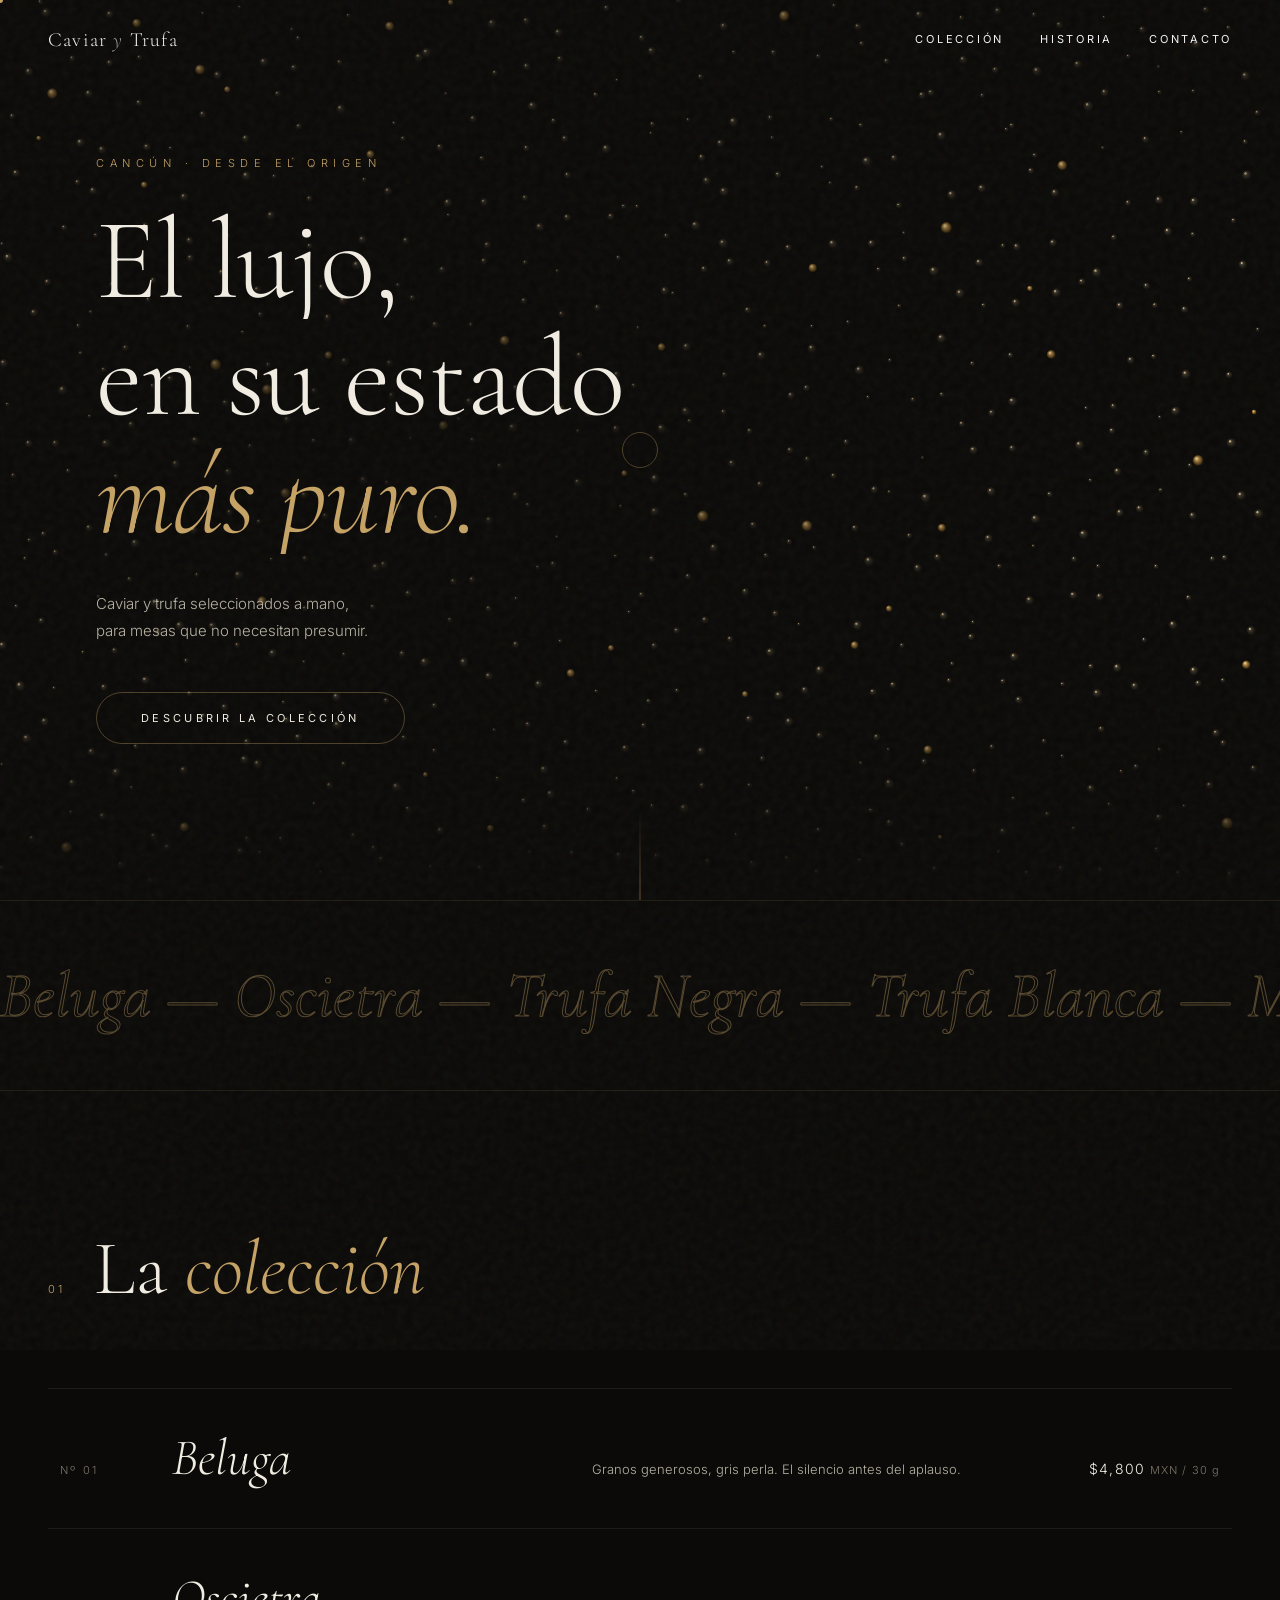
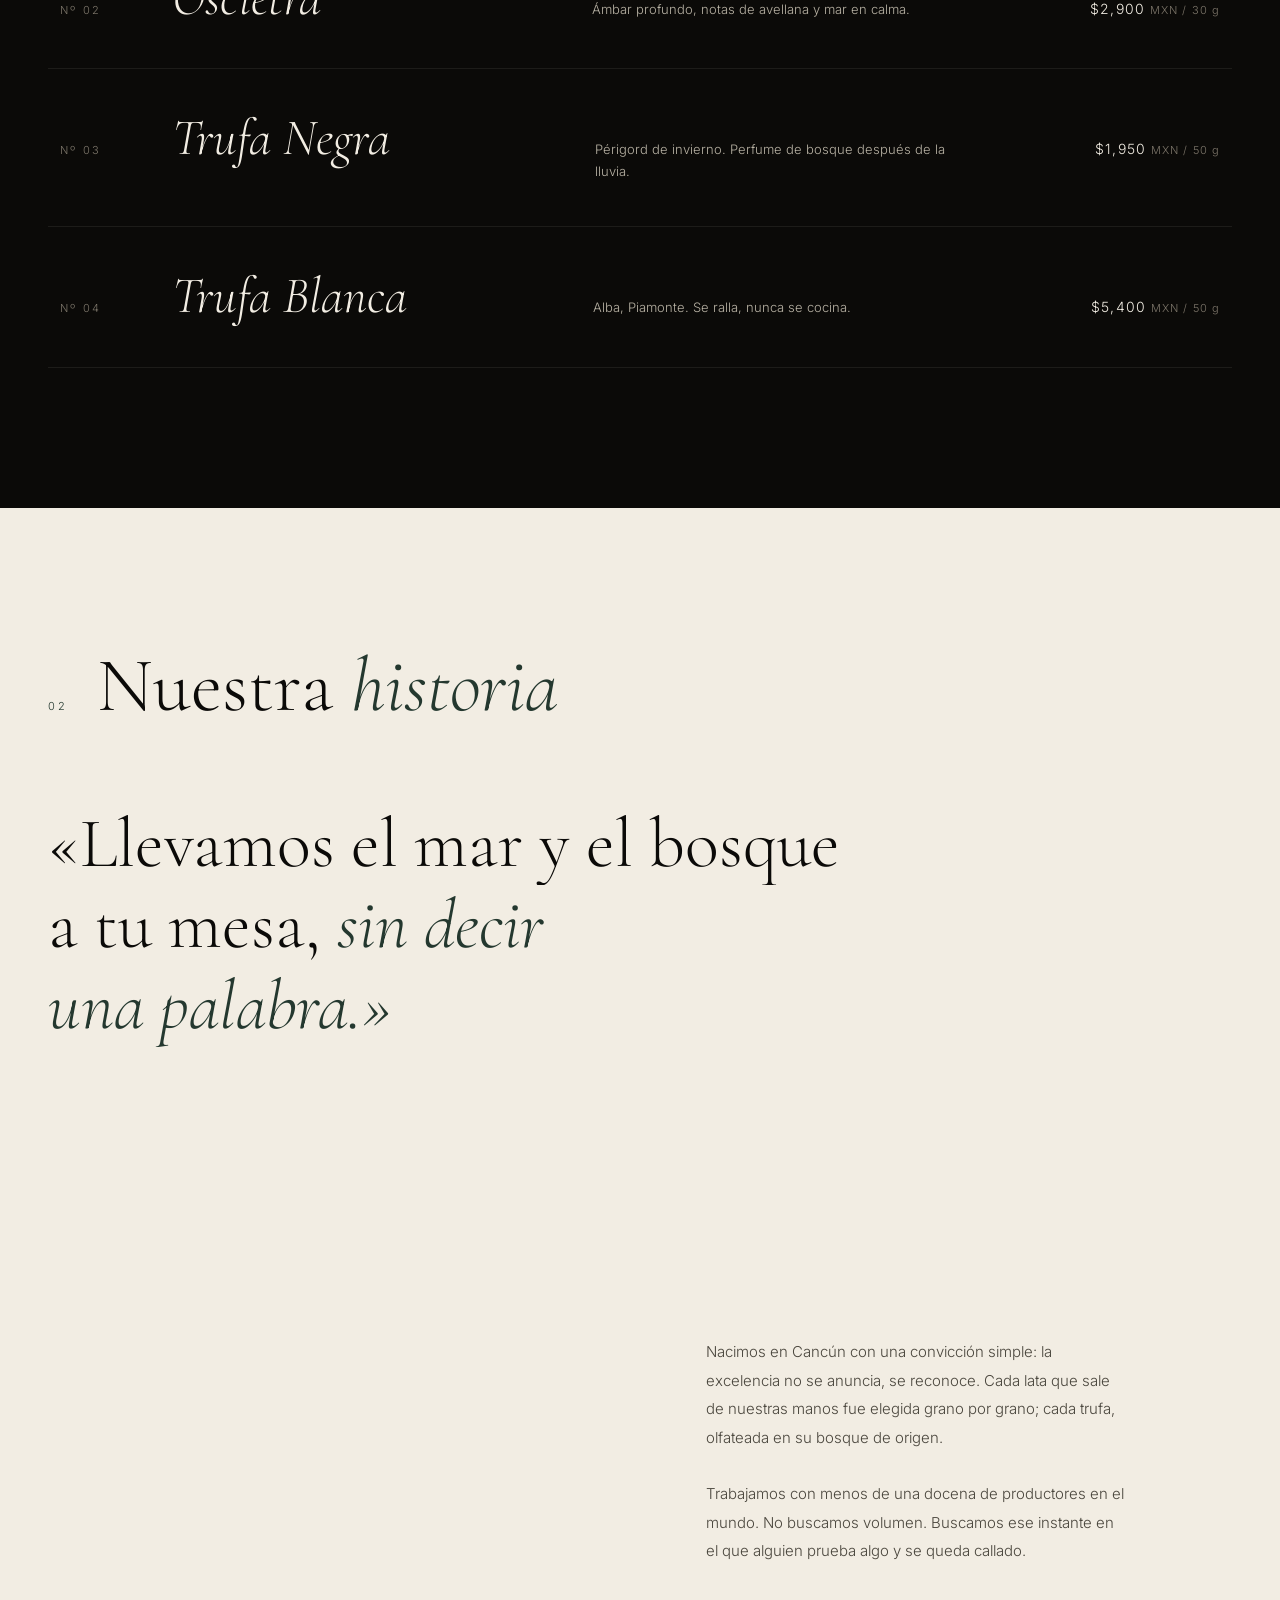
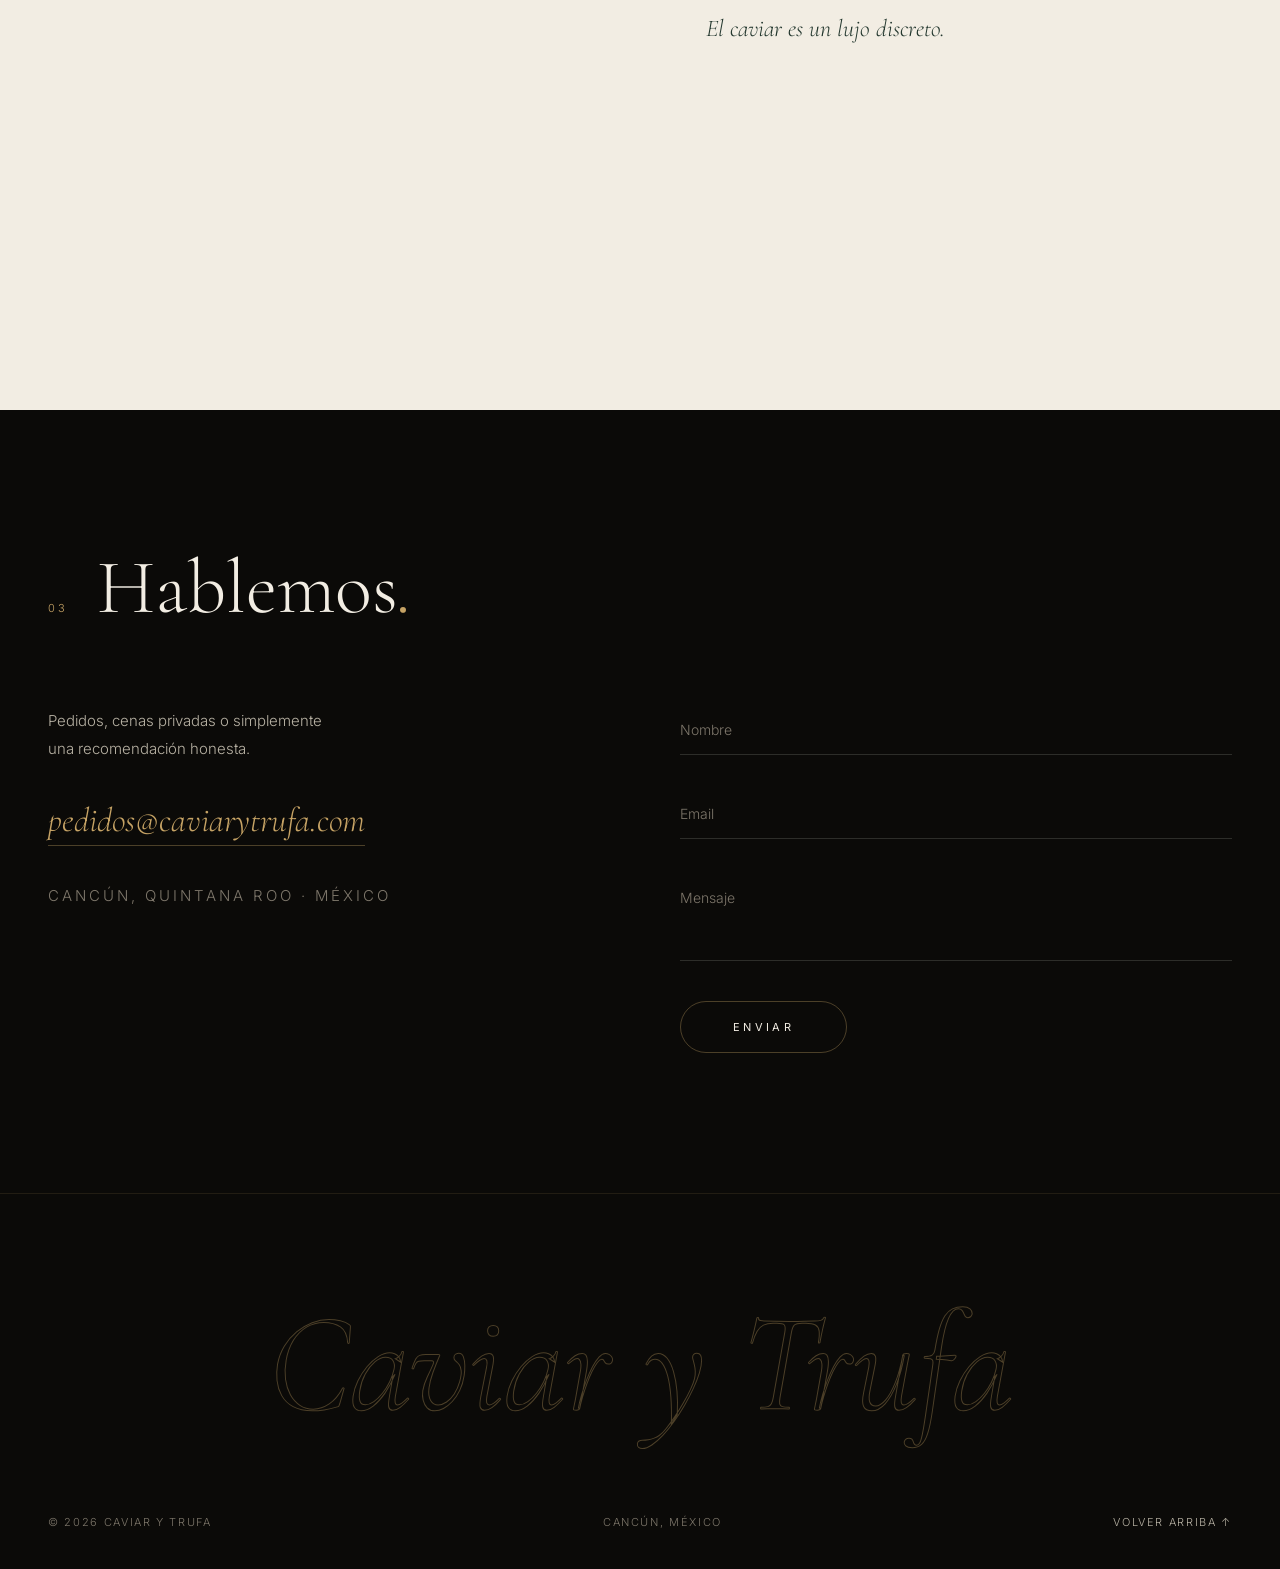
==== index.html @ 94cc83dd "Sitio Caviar y Trufa — landing cursor-reactiva Co-Authored-By: Claude Fable 5 <noreply@anthropic.com" ====
<!DOCTYPE html>
<html lang="es">
<head>
  <meta charset="UTF-8">
  <meta name="viewport" content="width=device-width, initial-scale=1.0">
  <title>Caviar y Trufa — El lujo, en su estado más puro</title>
  <meta name="description" content="Caviar y trufa de origen, seleccionados a mano. Cancún, México.">
  <link rel="preconnect" href="https://fonts.googleapis.com">
  <link rel="preconnect" href="https://fonts.gstatic.com" crossorigin>
  <link href="https://fonts.googleapis.com/css2?family=Cormorant+Garamond:ital,wght@0,300;0,400;1,300;1,400&family=Inter:wght@300;400;500&display=swap" rel="stylesheet">
  <link rel="stylesheet" href="styles.css">
</head>
<body>

  <!-- Preloader -->
  <div class="preloader" id="preloader">
    <div class="preloader-mark">
      <span class="pl-letter">C</span><span class="pl-letter">&amp;</span><span class="pl-letter">T</span>
    </div>
  </div>

  <!-- Cursor -->
  <div class="cursor-dot" id="cursorDot"></div>
  <div class="cursor-ring" id="cursorRing"><span class="cursor-label" id="cursorLabel"></span></div>

  <!-- Barra de progreso -->
  <div class="progress" id="progress"></div>

  <!-- Grano de película -->
  <div class="grain"></div>

  <!-- Nav -->
  <header class="nav">
    <a href="#" class="nav-brand" data-magnetic>Caviar <em>y</em> Trufa</a>
    <nav class="nav-links">
      <a href="#coleccion" data-magnetic>Colección</a>
      <a href="#historia" data-magnetic>Historia</a>
      <a href="#contacto" data-magnetic>Contacto</a>
    </nav>
  </header>

  <main>

    <!-- ═══════════ HERO ═══════════ -->
    <section class="hero" id="hero">
      <canvas id="pearls"></canvas>
      <div class="hero-veil"></div>
      <div class="hero-content">
        <p class="hero-eyebrow reveal">Cancún · Desde el origen</p>
        <h1 class="hero-title">
          <span class="line"><span class="line-inner">El lujo,</span></span>
          <span class="line"><span class="line-inner">en su estado</span></span>
          <span class="line"><span class="line-inner"><em>más puro.</em></span></span>
        </h1>
        <p class="hero-sub reveal">Caviar y trufa seleccionados a mano,<br>para mesas que no necesitan presumir.</p>
        <a href="#coleccion" class="hero-cta reveal" data-magnetic data-cursor="hover">Descubrir la colección</a>
      </div>
      <div class="hero-scroll">
        <span class="hero-scroll-line"></span>
      </div>
    </section>

    <!-- ═══════════ MARQUEE ═══════════ -->
    <div class="marquee" aria-hidden="true">
      <div class="marquee-track">
        <span>Beluga — Oscietra — Trufa Negra — Trufa Blanca — Malossol — </span>
        <span>Beluga — Oscietra — Trufa Negra — Trufa Blanca — Malossol — </span>
      </div>
    </div>

    <!-- ═══════════ COLECCIÓN ═══════════ -->
    <section class="coleccion" id="coleccion">
      <div class="section-head">
        <span class="section-num reveal">01</span>
        <h2 class="section-title">
          <span class="line"><span class="line-inner">La <em>colección</em></span></span>
        </h2>
      </div>

      <div class="product-list" id="productList">
        <article class="product-row" data-img="https://images.unsplash.com/photo-1606851091851-e8d8d7f3e2c2?w=700&q=85" data-cursor-label="Ver">
          <span class="pr-num">Nº 01</span>
          <h3 class="pr-name">Beluga</h3>
          <p class="pr-desc">Granos generosos, gris perla. El silencio antes del aplauso.</p>
          <span class="pr-price">$4,800 <small>MXN / 30 g</small></span>
        </article>
        <article class="product-row" data-img="https://images.unsplash.com/photo-1414235077428-338989a2e8c0?w=700&q=85" data-cursor-label="Ver">
          <span class="pr-num">Nº 02</span>
          <h3 class="pr-name">Oscietra</h3>
          <p class="pr-desc">Ámbar profundo, notas de avellana y mar en calma.</p>
          <span class="pr-price">$2,900 <small>MXN / 30 g</small></span>
        </article>
        <article class="product-row" data-img="https://images.unsplash.com/photo-1612197527762-8cfb04c0728c?w=700&q=85" data-cursor-label="Ver">
          <span class="pr-num">Nº 03</span>
          <h3 class="pr-name">Trufa Negra</h3>
          <p class="pr-desc">Périgord de invierno. Perfume de bosque después de la lluvia.</p>
          <span class="pr-price">$1,950 <small>MXN / 50 g</small></span>
        </article>
        <article class="product-row" data-img="https://images.unsplash.com/photo-1476224203421-9ac39bcb3327?w=700&q=85" data-cursor-label="Ver">
          <span class="pr-num">Nº 04</span>
          <h3 class="pr-name">Trufa Blanca</h3>
          <p class="pr-desc">Alba, Piamonte. Se ralla, nunca se cocina.</p>
          <span class="pr-price">$5,400 <small>MXN / 50 g</small></span>
        </article>
      </div>

      <div class="float-img" id="floatImg"><img src="" alt=""></div>
    </section>

    <!-- ═══════════ HISTORIA ═══════════ -->
    <section class="historia" id="historia">
      <div class="section-head">
        <span class="section-num reveal">02</span>
        <h2 class="section-title">
          <span class="line"><span class="line-inner">Nuestra <em>historia</em></span></span>
        </h2>
      </div>

      <blockquote class="historia-quote">
        <span class="line"><span class="line-inner">«Llevamos el mar y el bosque</span></span>
        <span class="line"><span class="line-inner">a tu mesa, <em>sin decir</em></span></span>
        <span class="line"><span class="line-inner"><em>una palabra.»</em></span></span>
      </blockquote>

      <div class="historia-body">
        <figure class="historia-fig">
          <img class="parallax-img" src="https://images.unsplash.com/photo-1551218808-94e220e084d2?w=1200&q=85" alt="Mesa de degustación">
        </figure>
        <div class="historia-text">
          <p class="reveal">Nacimos en Cancún con una convicción simple: la excelencia no se anuncia, se reconoce. Cada lata que sale de nuestras manos fue elegida grano por grano; cada trufa, olfateada en su bosque de origen.</p>
          <p class="reveal">Trabajamos con menos de una docena de productores en el mundo. No buscamos volumen. Buscamos ese instante en el que alguien prueba algo y se queda callado.</p>
          <p class="reveal historia-firma">El caviar es un lujo discreto.</p>
        </div>
      </div>
    </section>

    <!-- ═══════════ CONTACTO ═══════════ -->
    <section class="contacto" id="contacto">
      <div class="section-head">
        <span class="section-num reveal">03</span>
        <h2 class="section-title">
          <span class="line"><span class="line-inner">Hablemos<em>.</em></span></span>
        </h2>
      </div>

      <div class="contacto-grid">
        <div class="contacto-info">
          <p class="reveal">Pedidos, cenas privadas o simplemente<br>una recomendación honesta.</p>
          <a class="contacto-mail reveal" href="mailto:pedidos@caviarytrufa.com" data-cursor="hover">pedidos@caviarytrufa.com</a>
          <p class="contacto-loc reveal">Cancún, Quintana Roo · México</p>
        </div>
        <form class="contacto-form" id="contactForm">
          <div class="field reveal">
            <input type="text" id="fName" placeholder=" " required>
            <label for="fName">Nombre</label>
          </div>
          <div class="field reveal">
            <input type="email" id="fEmail" placeholder=" " required>
            <label for="fEmail">Email</label>
          </div>
          <div class="field reveal">
            <textarea id="fMsg" rows="3" placeholder=" "></textarea>
            <label for="fMsg">Mensaje</label>
          </div>
          <button type="submit" class="submit reveal" data-magnetic data-cursor="hover">Enviar</button>
        </form>
      </div>
    </section>

  </main>

  <!-- ═══════════ FOOTER ═══════════ -->
  <footer class="footer">
    <p class="footer-mark" aria-hidden="true">Caviar y Trufa</p>
    <div class="footer-row">
      <span>© 2026 Caviar y Trufa</span>
      <span>Cancún, México</span>
      <a href="#hero" data-cursor="hover">Volver arriba ↑</a>
    </div>
  </footer>

  <script src="script.js"></script>
</body>
</html>
---- styles.css ----
/* ═══════════════════════════════════════════
   CAVIAR Y TRUFA — Caviar Noir
   ═══════════════════════════════════════════ */

:root {
  --noir: #0B0A08;
  --noir-2: #141210;
  --ivory: #F2EDE3;
  --ivory-dim: #B8B2A4;
  --champagne: #C6A365;
  --champagne-dim: rgba(198, 163, 101, 0.35);
  --verde: #24382F;
  --muted: #7D766A;
  --serif: 'Cormorant Garamond', Georgia, serif;
  --sans: 'Inter', -apple-system, sans-serif;
  --ease: cubic-bezier(0.22, 1, 0.36, 1);
}

* { margin: 0; padding: 0; box-sizing: border-box; }

html { scroll-behavior: smooth; }

body {
  background: var(--noir);
  color: var(--ivory);
  font-family: var(--sans);
  font-weight: 300;
  overflow-x: hidden;
  -webkit-font-smoothing: antialiased;
}

body.has-cursor, body.has-cursor a, body.has-cursor button,
body.has-cursor input, body.has-cursor textarea { cursor: none; }

::selection { background: var(--champagne); color: var(--noir); }

em { font-style: italic; }

/* ─── Preloader ─── */
.preloader {
  position: fixed; inset: 0; z-index: 100;
  background: var(--noir);
  display: flex; align-items: center; justify-content: center;
  transition: opacity 0.7s var(--ease), visibility 0.7s;
}
.preloader.done { opacity: 0; visibility: hidden; }
.preloader-mark { display: flex; gap: 0.08em; overflow: hidden; }
.pl-letter {
  font-family: var(--serif); font-style: italic; font-weight: 300;
  font-size: clamp(48px, 8vw, 96px); color: var(--champagne);
  transform: translateY(110%);
  animation: pl-up 0.9s var(--ease) forwards;
}
.pl-letter:nth-child(2) { animation-delay: 0.1s; }
.pl-letter:nth-child(3) { animation-delay: 0.2s; }
@keyframes pl-up { to { transform: translateY(0); } }

/* ─── Cursor ─── */
.cursor-dot, .cursor-ring {
  position: fixed; top: 0; left: 0; z-index: 99;
  pointer-events: none; border-radius: 50%;
  display: none;
}
body.has-cursor .cursor-dot, body.has-cursor .cursor-ring { display: block; }
.cursor-dot {
  width: 6px; height: 6px; background: var(--champagne);
  transform: translate(-50%, -50%);
}
.cursor-ring {
  width: 36px; height: 36px;
  border: 1px solid var(--champagne-dim);
  transform: translate(-50%, -50%);
  display: none; align-items: center; justify-content: center;
  transition: width 0.35s var(--ease), height 0.35s var(--ease),
              background 0.35s var(--ease), border-color 0.35s;
}
body.has-cursor .cursor-ring { display: flex; }
.cursor-ring.is-hover {
  width: 64px; height: 64px;
  background: rgba(198, 163, 101, 0.08);
  border-color: var(--champagne);
}
.cursor-ring.is-label {
  width: 76px; height: 76px;
  background: var(--champagne);
  border-color: var(--champagne);
}
.cursor-label {
  font-family: var(--sans); font-size: 10px; font-weight: 500;
  letter-spacing: 0.2em; text-transform: uppercase;
  color: var(--noir); opacity: 0;
  transition: opacity 0.25s;
}
.cursor-ring.is-label .cursor-label { opacity: 1; }

/* ─── Progreso / grano ─── */
.progress {
  position: fixed; top: 0; left: 0; z-index: 60;
  width: 100%; height: 2px;
  background: var(--champagne);
  transform-origin: 0 0; transform: scaleX(0);
}
.grain {
  position: fixed; inset: -50%; z-index: 90; pointer-events: none;
  background-image: url("data:image/svg+xml,%3Csvg viewBox='0 0 256 256' xmlns='http://www.w3.org/2000/svg'%3E%3Cfilter id='n'%3E%3CfeTurbulence type='fractalNoise' baseFrequency='0.9' numOctaves='2' stitchTiles='stitch'/%3E%3C/filter%3E%3Crect width='100%25' height='100%25' filter='url(%23n)'/%3E%3C/svg%3E");
  opacity: 0.045;
  animation: grain-shift 0.9s steps(2) infinite;
}
@keyframes grain-shift {
  0% { transform: translate(0, 0); }
  50% { transform: translate(2%, -1%); }
  100% { transform: translate(-1%, 2%); }
}

/* ─── Nav ─── */
.nav {
  position: fixed; top: 0; left: 0; right: 0; z-index: 50;
  display: flex; justify-content: space-between; align-items: center;
  padding: 28px 48px;
  mix-blend-mode: difference;
}
.nav-brand {
  font-family: var(--serif); font-size: 20px; letter-spacing: 0.06em;
  color: #fff; text-decoration: none; white-space: nowrap;
}
.nav-brand em { color: #fff; opacity: 0.6; }
.nav-links { display: flex; gap: 36px; }
.nav-links a {
  font-size: 11px; font-weight: 400; letter-spacing: 0.25em;
  text-transform: uppercase; color: #fff; text-decoration: none;
  position: relative; padding-bottom: 3px;
}
.nav-links a::after {
  content: ''; position: absolute; bottom: 0; left: 0;
  width: 100%; height: 1px; background: #fff;
  transform: scaleX(0); transform-origin: right;
  transition: transform 0.4s var(--ease);
}
.nav-links a:hover::after { transform: scaleX(1); transform-origin: left; }

/* ─── Hero ─── */
.hero {
  position: relative; min-height: 100vh;
  display: flex; align-items: center;
  overflow: hidden;
}
#pearls { position: absolute; inset: 0; width: 100%; height: 100%; }
.hero-veil {
  position: absolute; inset: 0; pointer-events: none;
  background:
    radial-gradient(ellipse 70% 60% at 30% 50%, rgba(11,10,8,0.82) 0%, rgba(11,10,8,0.25) 60%, transparent 100%),
    linear-gradient(to bottom, rgba(11,10,8,0.5), transparent 30%, transparent 75%, var(--noir));
}
.hero-content {
  position: relative; z-index: 2;
  padding: 0 48px; max-width: 1200px; margin: 0 auto; width: 100%;
}
.hero-eyebrow {
  font-size: 11px; letter-spacing: 0.5em; text-transform: uppercase;
  color: var(--champagne); margin-bottom: 32px;
}
.hero-title {
  font-family: var(--serif); font-weight: 300;
  font-size: clamp(52px, 9vw, 128px);
  line-height: 1.02; letter-spacing: -0.01em;
  margin-bottom: 36px;
}
.hero-title em { color: var(--champagne); }
.hero-sub {
  font-size: 15px; line-height: 1.8; color: var(--ivory-dim);
  margin-bottom: 48px;
}
.hero-cta {
  display: inline-block;
  font-size: 11px; font-weight: 400; letter-spacing: 0.3em;
  text-transform: uppercase; text-decoration: none;
  color: var(--ivory); white-space: nowrap;
  border: 1px solid var(--champagne-dim);
  padding: 18px 44px; border-radius: 999px;
  transition: background 0.4s var(--ease), color 0.4s, border-color 0.4s;
}
.hero-cta:hover { background: var(--champagne); color: var(--noir); border-color: var(--champagne); }
.hero-scroll {
  position: absolute; bottom: 0; left: 50%; z-index: 2;
  transform: translateX(-50%);
  height: 90px; width: 1px; overflow: hidden;
}
.hero-scroll-line {
  display: block; width: 1px; height: 100%;
  background: linear-gradient(to bottom, transparent, var(--champagne));
  animation: scroll-drop 2.2s var(--ease) infinite;
}
@keyframes scroll-drop {
  0% { transform: translateY(-100%); }
  60%, 100% { transform: translateY(100%); }
}

/* ─── Marquee ─── */
.marquee {
  overflow: hidden; padding: 56px 0;
  border-top: 1px solid rgba(198,163,101,0.12);
  border-bottom: 1px solid rgba(198,163,101,0.12);
}
.marquee-track {
  display: flex; white-space: nowrap; width: max-content;
  animation: marquee 40s linear infinite;
}
.marquee-track span {
  font-family: var(--serif); font-style: italic; font-weight: 300;
  font-size: clamp(36px, 5vw, 64px);
  color: transparent;
  -webkit-text-stroke: 1px rgba(198, 163, 101, 0.4);
  padding-right: 0.3em;
}
@keyframes marquee { to { transform: translateX(-50%); } }

/* ─── Secciones comunes ─── */
section { padding: 140px 48px; position: relative; }
.section-head {
  display: flex; align-items: baseline; gap: 28px;
  max-width: 1200px; margin: 0 auto 80px;
}
.section-num {
  font-size: 11px; letter-spacing: 0.3em; color: var(--champagne);
}
.section-title {
  font-family: var(--serif); font-weight: 300;
  font-size: clamp(40px, 6vw, 80px); line-height: 1;
}
.section-title em { color: var(--champagne); }

/* Reveals */
.line { display: block; overflow: hidden; }
.line-inner {
  display: block; transform: translateY(115%);
  transition: transform 1.1s var(--ease);
  transition-delay: calc(var(--i, 0) * 0.09s);
}
.in .line-inner, .line.in .line-inner { transform: translateY(0); }
.reveal {
  opacity: 0; transform: translateY(28px);
  transition: opacity 0.9s var(--ease), transform 0.9s var(--ease);
  transition-delay: calc(var(--i, 0) * 0.1s);
}
.reveal.in { opacity: 1; transform: translateY(0); }

/* ─── Colección ─── */
.coleccion { background: var(--noir); }
.product-list { max-width: 1200px; margin: 0 auto; }
.product-row {
  display: grid;
  grid-template-columns: 80px 1fr 1.2fr auto;
  align-items: baseline; gap: 32px;
  padding: 44px 12px;
  border-bottom: 1px solid rgba(242, 237, 227, 0.08);
  transition: opacity 0.5s var(--ease), padding-left 0.5s var(--ease);
  position: relative;
}
.product-row:first-child { border-top: 1px solid rgba(242, 237, 227, 0.08); }
.product-list.is-hovering .product-row:not(.is-active) { opacity: 0.25; }
.product-row.is-active { padding-left: 28px; }
.pr-num { font-size: 11px; letter-spacing: 0.2em; color: var(--muted); }
.pr-name {
  font-family: var(--serif); font-weight: 300; font-style: italic;
  font-size: clamp(30px, 4vw, 52px); line-height: 1;
  transition: color 0.4s;
}
.product-row.is-active .pr-name { color: var(--champagne); }
.pr-desc { font-size: 13px; line-height: 1.7; color: var(--ivory-dim); max-width: 380px; }
.pr-price { font-size: 14px; letter-spacing: 0.08em; white-space: nowrap; }
.pr-price small { font-size: 11px; color: var(--muted); letter-spacing: 0.1em; }

.float-img {
  position: fixed; top: 0; left: 0; z-index: 40;
  width: 280px; height: 360px;
  pointer-events: none; overflow: hidden;
  opacity: 0; transform: translate(-50%, -50%) scale(0.85);
  transition: opacity 0.4s var(--ease);
  border-radius: 2px;
}
.float-img.is-visible { opacity: 1; }
.float-img img {
  width: 100%; height: 100%; object-fit: cover;
  transform: scale(1.12);
  transition: transform 0.8s var(--ease);
}
.float-img.is-visible img { transform: scale(1); }

/* ─── Historia ─── */
.historia { background: var(--ivory); color: var(--noir); }
.historia .section-num { color: var(--verde); }
.historia .section-title em { color: var(--verde); }
.historia-quote {
  font-family: var(--serif); font-weight: 300;
  font-size: clamp(34px, 5.5vw, 72px); line-height: 1.15;
  max-width: 1200px; margin: 0 auto 100px;
}
.historia-quote em { color: var(--verde); }
.historia-body {
  display: grid; grid-template-columns: 1.1fr 1fr;
  gap: 80px; align-items: center;
  max-width: 1200px; margin: 0 auto;
}
.historia-fig { overflow: hidden; aspect-ratio: 4 / 5; border-radius: 2px; }
.parallax-img {
  width: 100%; height: 118%; object-fit: cover; display: block;
  margin-top: -9%;
  --py: 0px;
  transform: translateY(var(--py));
  will-change: transform;
}
.historia-text p {
  font-size: 15px; line-height: 1.9; color: #4A463D;
  margin-bottom: 28px; max-width: 420px;
}
.historia-firma {
  font-family: var(--serif); font-style: italic;
  font-size: 24px !important; color: var(--verde) !important;
  margin-top: 40px;
}

/* ─── Contacto ─── */
.contacto { background: var(--noir); }
.contacto-grid {
  display: grid; grid-template-columns: 1fr 1fr; gap: 80px;
  max-width: 1200px; margin: 0 auto;
}
.contacto-info p { font-size: 15px; line-height: 1.9; color: var(--ivory-dim); margin-bottom: 36px; }
.contacto-mail {
  display: inline-block;
  font-family: var(--serif); font-style: italic;
  font-size: clamp(22px, 3vw, 34px);
  color: var(--champagne); text-decoration: none;
  border-bottom: 1px solid var(--champagne-dim);
  padding-bottom: 4px; margin-bottom: 36px;
  transition: border-color 0.4s;
}
.contacto-mail:hover { border-color: var(--champagne); }
.contacto-loc { font-size: 12px; letter-spacing: 0.2em; text-transform: uppercase; color: var(--muted) !important; }

.field { position: relative; margin-bottom: 36px; }
.field input, .field textarea {
  width: 100%; background: transparent; border: none;
  border-bottom: 1px solid rgba(242, 237, 227, 0.15);
  color: var(--ivory); font-family: var(--sans); font-weight: 300;
  font-size: 15px; padding: 14px 0; outline: none; resize: none;
  transition: border-color 0.4s;
}
.field label {
  position: absolute; left: 0; top: 14px;
  font-size: 14px; color: var(--muted);
  pointer-events: none;
  transition: all 0.35s var(--ease);
}
.field input:focus, .field textarea:focus { border-bottom-color: var(--champagne); }
.field input:focus + label, .field textarea:focus + label,
.field input:not(:placeholder-shown) + label, .field textarea:not(:placeholder-shown) + label {
  top: -12px; font-size: 10px; letter-spacing: 0.2em;
  text-transform: uppercase; color: var(--champagne);
}
.submit {
  background: transparent; color: var(--ivory);
  border: 1px solid var(--champagne-dim); border-radius: 999px;
  font-family: var(--sans); font-size: 11px; font-weight: 400;
  letter-spacing: 0.3em; text-transform: uppercase;
  padding: 18px 52px;
  transition: background 0.4s var(--ease), color 0.4s, border-color 0.4s;
}
.submit:hover { background: var(--champagne); color: var(--noir); border-color: var(--champagne); }

/* ─── Footer ─── */
.footer {
  padding: 100px 48px 40px; overflow: hidden;
  border-top: 1px solid rgba(198,163,101,0.12);
}
.footer-mark {
  font-family: var(--serif); font-style: italic; font-weight: 300;
  font-size: clamp(48px, 11vw, 160px);
  line-height: 1; text-align: center;
  color: transparent;
  -webkit-text-stroke: 1px rgba(198, 163, 101, 0.35);
  margin-bottom: 80px;
  white-space: nowrap;
}
.footer-row {
  display: flex; justify-content: space-between; flex-wrap: wrap; gap: 16px;
  font-size: 11px; letter-spacing: 0.15em; text-transform: uppercase;
  color: var(--muted);
}
.footer-row a { color: var(--ivory-dim); text-decoration: none; }
.footer-row a:hover { color: var(--champagne); }

/* ─── Responsive ─── */
@media (max-width: 860px) {
  .nav { padding: 20px 24px; }
  .nav-brand { font-size: 17px; }
  .nav-links { gap: 16px; }
  .nav-links a { font-size: 9px; letter-spacing: 0.18em; }
  .hero-cta { padding: 16px 32px; letter-spacing: 0.22em; }
  section { padding: 90px 24px; }
  .hero-content { padding: 0 24px; }
  .product-row {
    grid-template-columns: 1fr auto;
    grid-template-areas: "num num" "name price" "desc desc";
    gap: 10px 16px; padding: 32px 4px;
  }
  .pr-num { grid-area: num; }
  .pr-name { grid-area: name; }
  .pr-desc { grid-area: desc; }
  .pr-price { grid-area: price; align-self: center; }
  .product-row.is-active { padding-left: 4px; }
  .float-img { display: none; }
  .historia-body { grid-template-columns: 1fr; gap: 48px; }
  .contacto-grid { grid-template-columns: 1fr; gap: 56px; }
  .footer { padding: 60px 24px 32px; }
}

/* ─── Movimiento reducido ─── */
@media (prefers-reduced-motion: reduce) {
  *, *::before, *::after {
    animation-duration: 0.01ms !important;
    transition-duration: 0.01ms !important;
  }
  .line-inner { transform: none; }
  .reveal { opacity: 1; transform: none; }
}
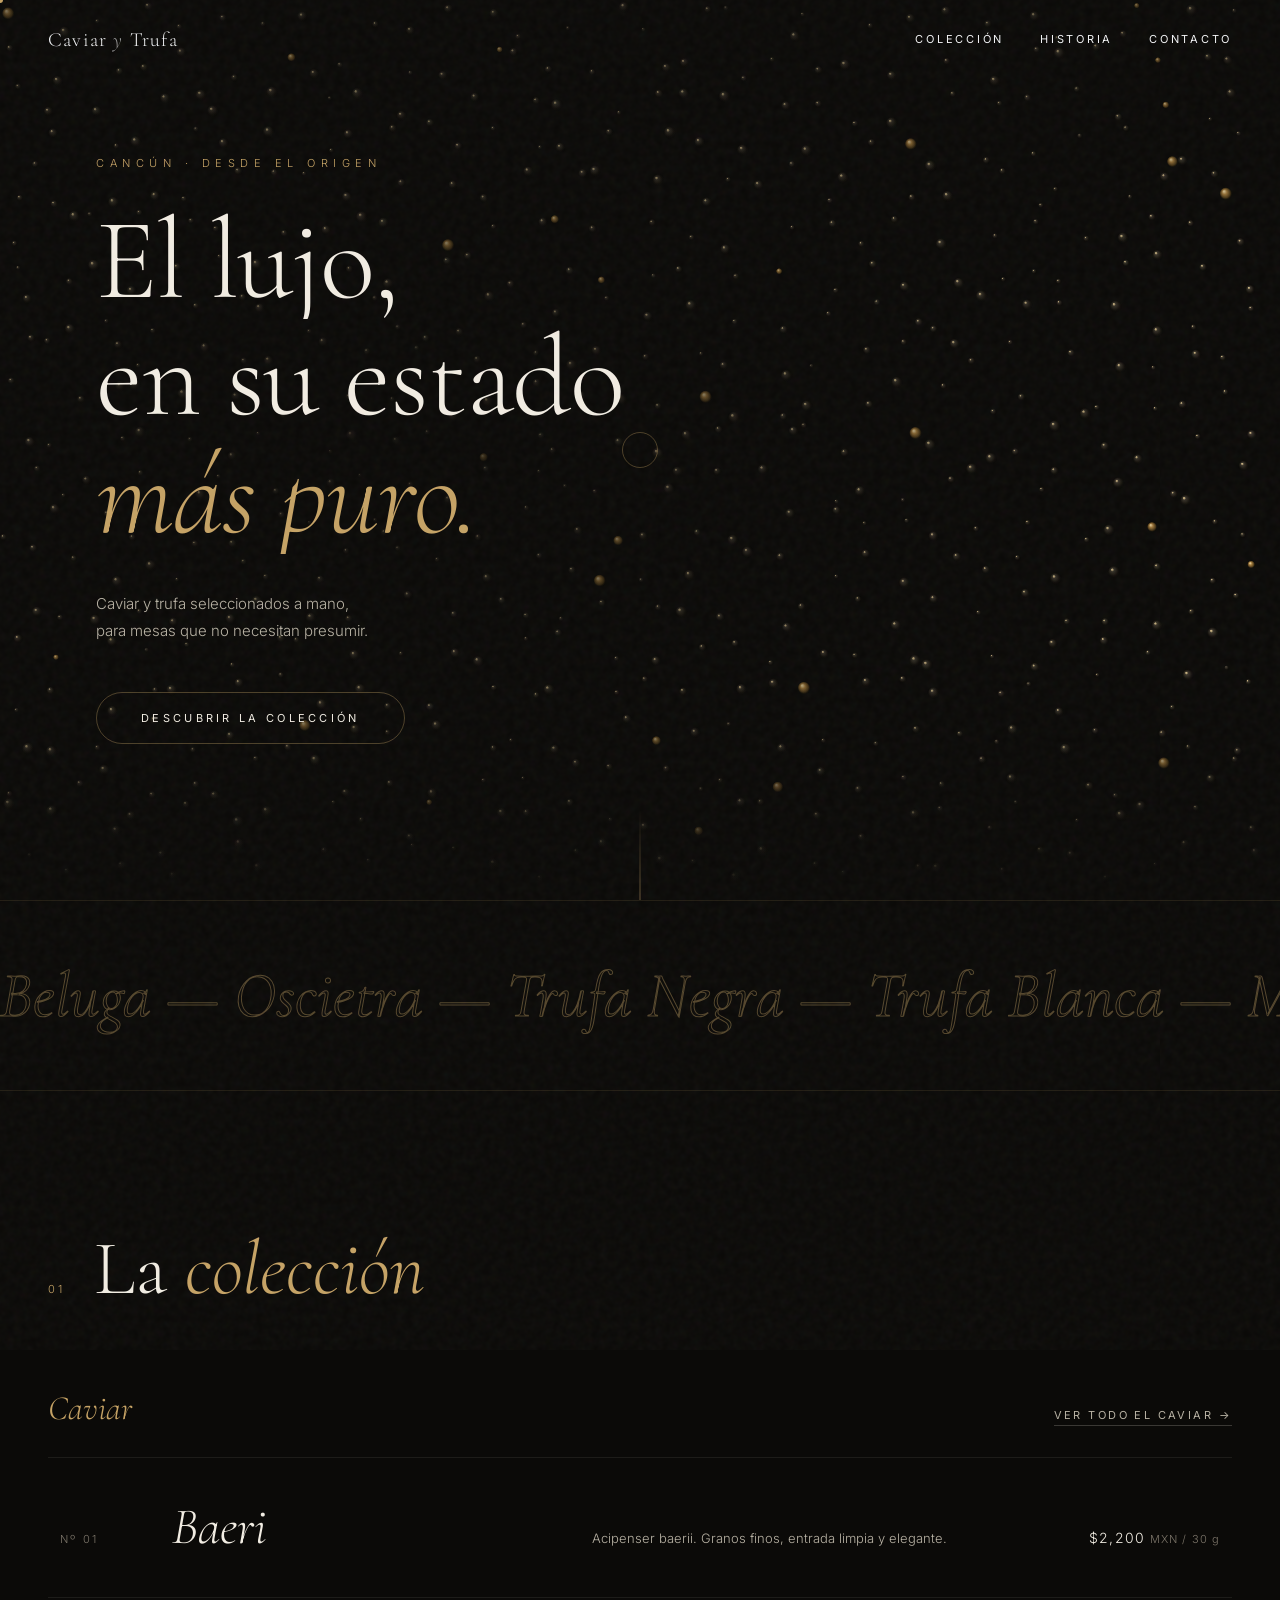
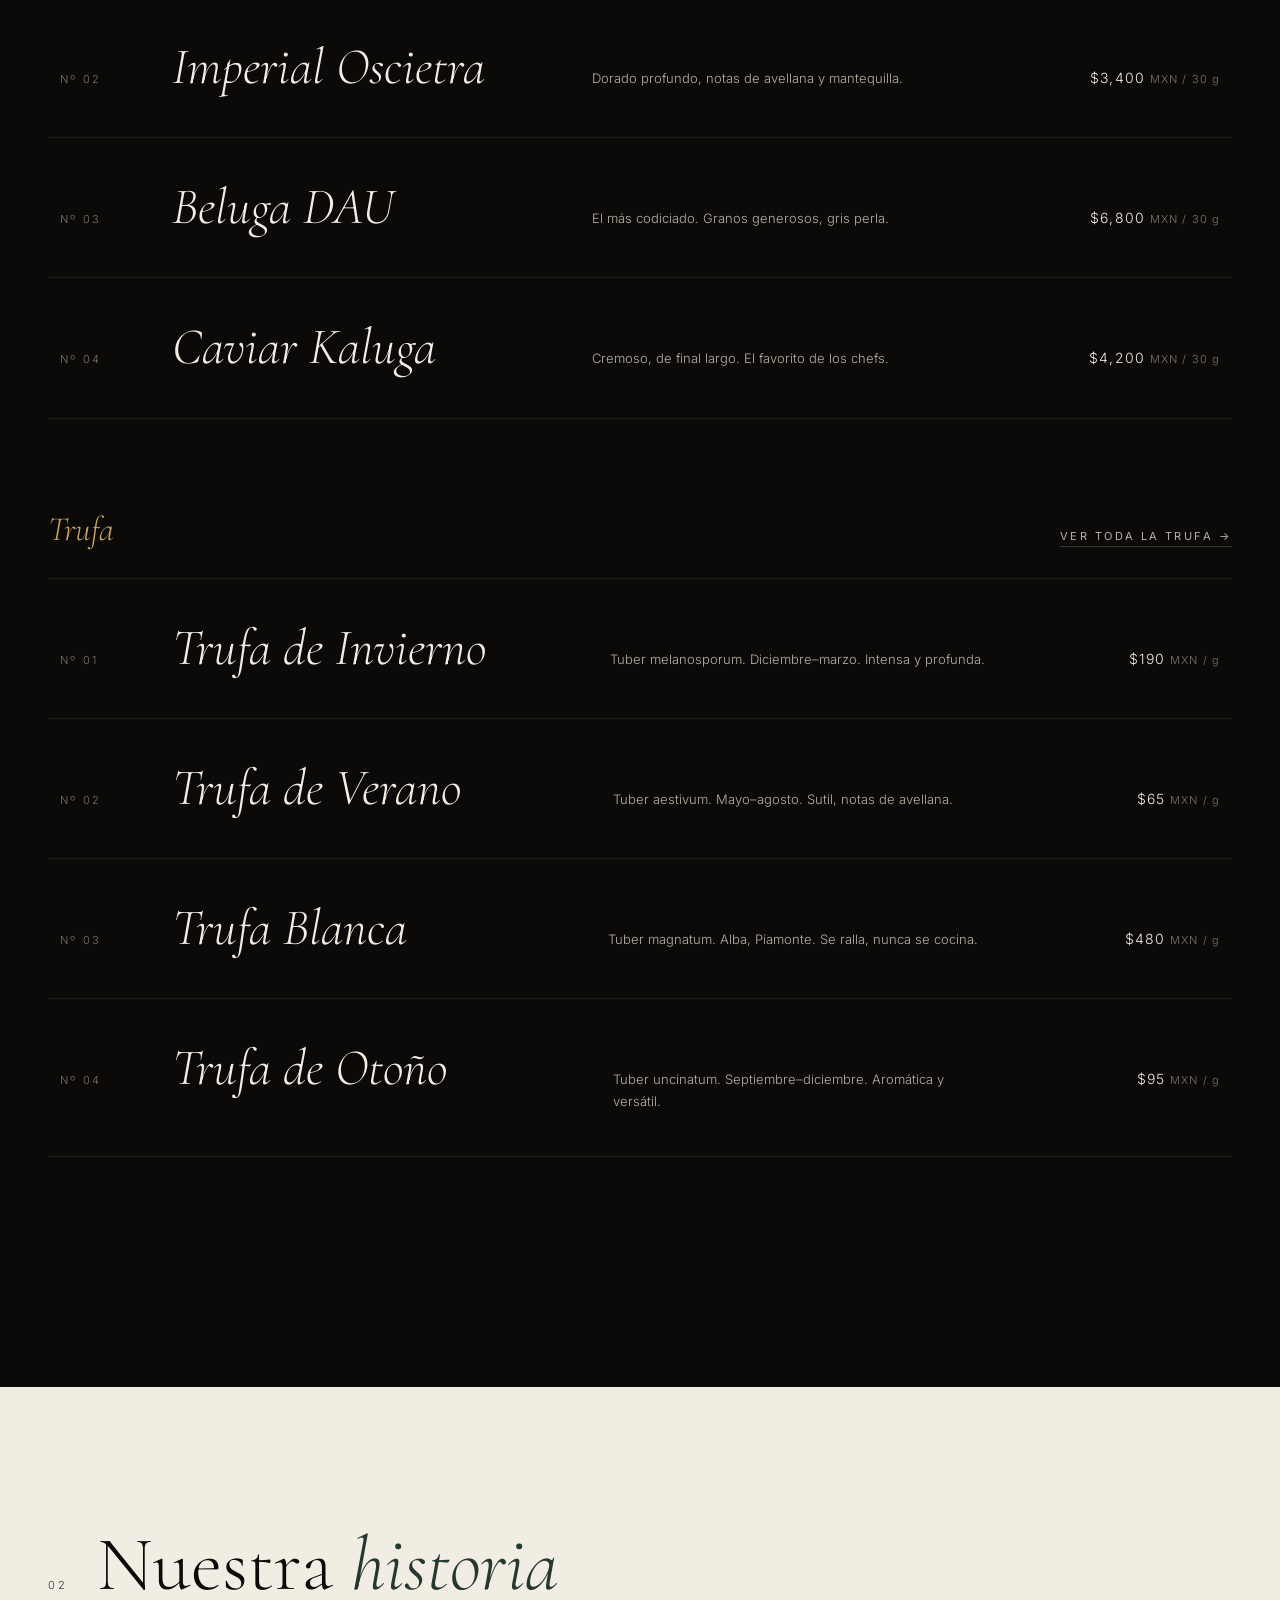
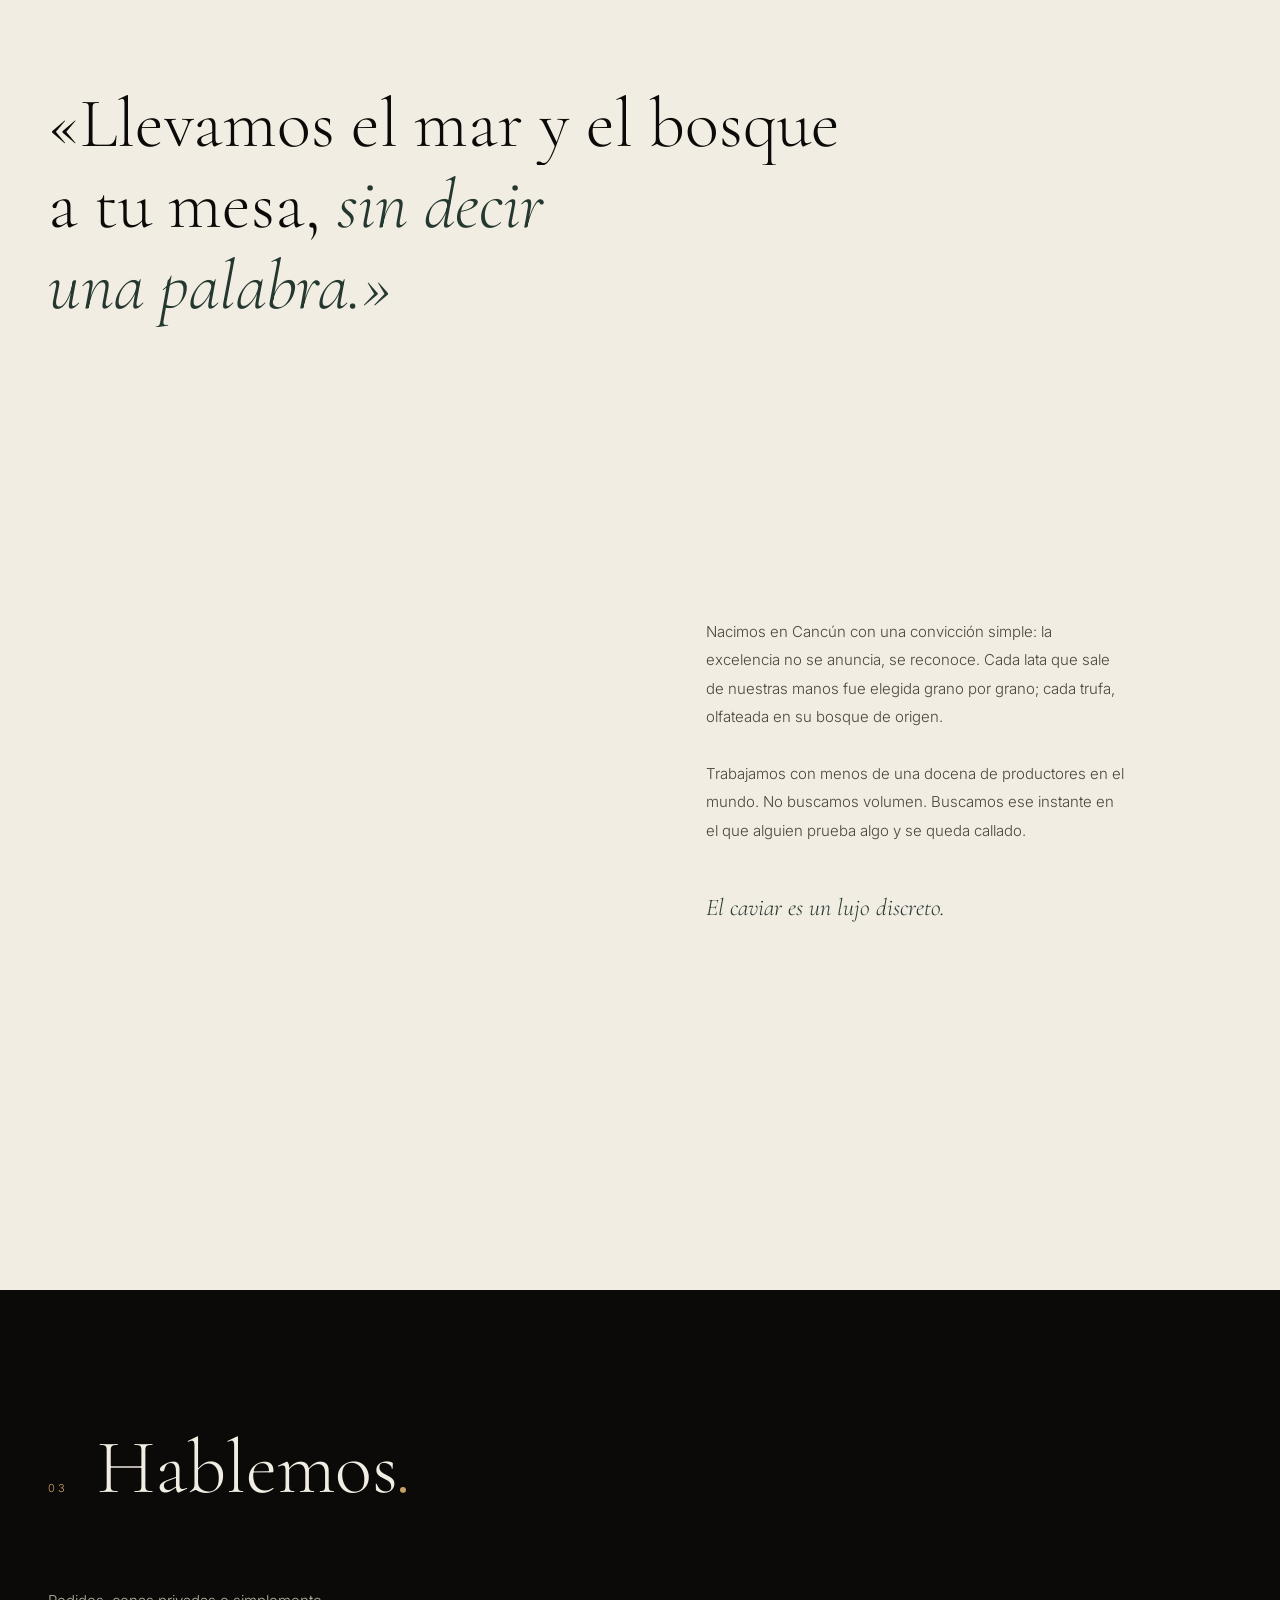
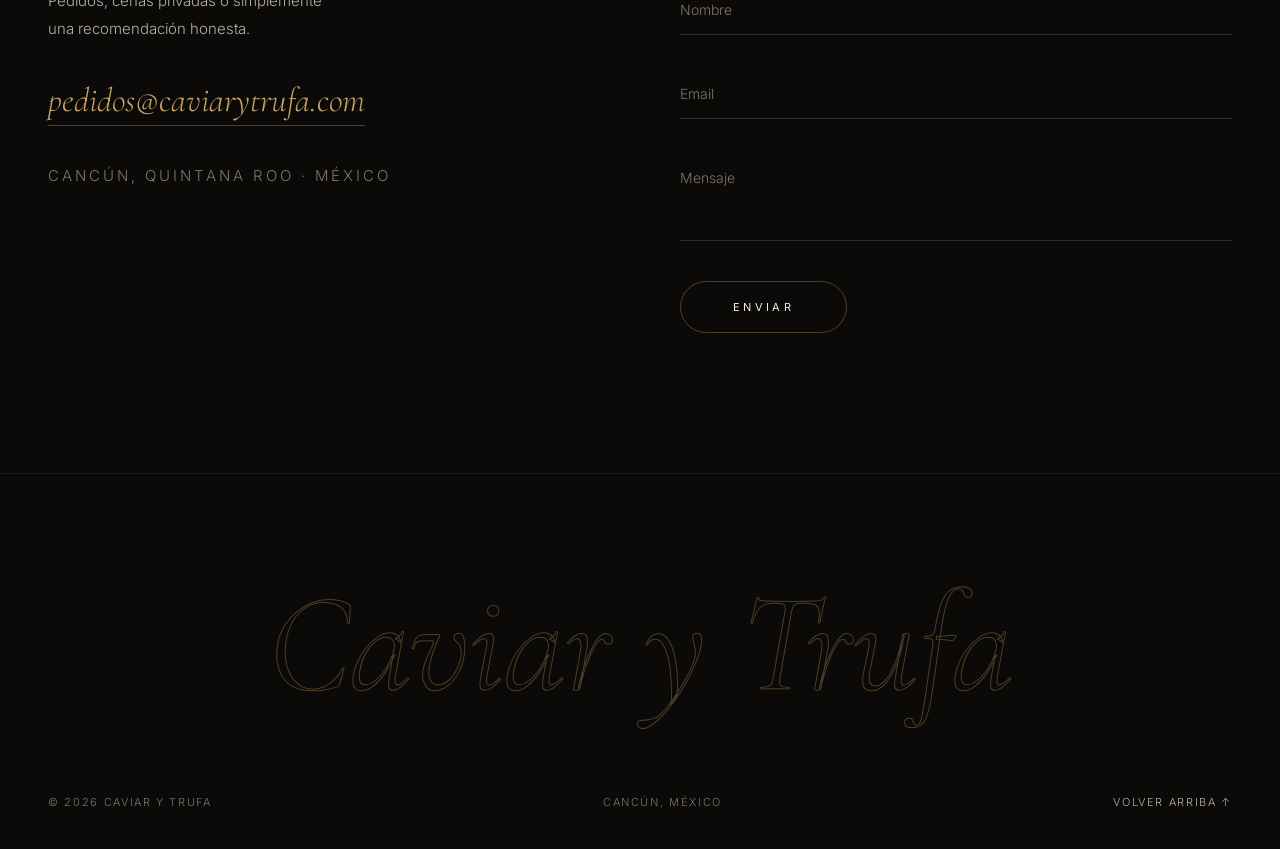
==== commit 12cc0fe9: "Colecciones separadas de caviar y trufa + páginas de catálogo completo - Portada: dos grupos (Caviar" ====
--- a/index.html
+++ b/index.html
@@ -77,31 +77,72 @@
         </h2>
       </div>
 
-      <div class="product-list" id="productList">
-        <article class="product-row" data-img="https://images.unsplash.com/photo-1606851091851-e8d8d7f3e2c2?w=700&q=85" data-cursor-label="Ver">
-          <span class="pr-num">Nº 01</span>
-          <h3 class="pr-name">Beluga</h3>
-          <p class="pr-desc">Granos generosos, gris perla. El silencio antes del aplauso.</p>
-          <span class="pr-price">$4,800 <small>MXN / 30 g</small></span>
-        </article>
-        <article class="product-row" data-img="https://images.unsplash.com/photo-1414235077428-338989a2e8c0?w=700&q=85" data-cursor-label="Ver">
-          <span class="pr-num">Nº 02</span>
-          <h3 class="pr-name">Oscietra</h3>
-          <p class="pr-desc">Ámbar profundo, notas de avellana y mar en calma.</p>
-          <span class="pr-price">$2,900 <small>MXN / 30 g</small></span>
-        </article>
-        <article class="product-row" data-img="https://images.unsplash.com/photo-1612197527762-8cfb04c0728c?w=700&q=85" data-cursor-label="Ver">
-          <span class="pr-num">Nº 03</span>
-          <h3 class="pr-name">Trufa Negra</h3>
-          <p class="pr-desc">Périgord de invierno. Perfume de bosque después de la lluvia.</p>
-          <span class="pr-price">$1,950 <small>MXN / 50 g</small></span>
-        </article>
-        <article class="product-row" data-img="https://images.unsplash.com/photo-1476224203421-9ac39bcb3327?w=700&q=85" data-cursor-label="Ver">
-          <span class="pr-num">Nº 04</span>
-          <h3 class="pr-name">Trufa Blanca</h3>
-          <p class="pr-desc">Alba, Piamonte. Se ralla, nunca se cocina.</p>
-          <span class="pr-price">$5,400 <small>MXN / 50 g</small></span>
-        </article>
+      <!-- Caviar -->
+      <div class="collection-group">
+        <div class="group-head">
+          <h3 class="group-title reveal">Caviar</h3>
+          <a href="caviar.html" class="group-link reveal" data-cursor="hover">Ver todo el caviar →</a>
+        </div>
+        <div class="product-list">
+          <article class="product-row" data-href="caviar.html#baeri" data-img="https://images.unsplash.com/photo-1414235077428-338989a2e8c0?w=700&q=85" data-cursor-label="Ver">
+            <span class="pr-num">Nº 01</span>
+            <h3 class="pr-name">Baeri</h3>
+            <p class="pr-desc">Acipenser baerii. Granos finos, entrada limpia y elegante.</p>
+            <span class="pr-price">$2,200 <small>MXN / 30 g</small></span>
+          </article>
+          <article class="product-row" data-href="caviar.html#imperial-oscietra" data-img="https://images.unsplash.com/photo-1432139555190-58524dae6a55?w=700&q=85" data-cursor-label="Ver">
+            <span class="pr-num">Nº 02</span>
+            <h3 class="pr-name">Imperial Oscietra</h3>
+            <p class="pr-desc">Dorado profundo, notas de avellana y mantequilla.</p>
+            <span class="pr-price">$3,400 <small>MXN / 30 g</small></span>
+          </article>
+          <article class="product-row" data-href="caviar.html#beluga-dau" data-img="https://images.unsplash.com/photo-1551218808-94e220e084d2?w=700&q=85" data-cursor-label="Ver">
+            <span class="pr-num">Nº 03</span>
+            <h3 class="pr-name">Beluga DAU</h3>
+            <p class="pr-desc">El más codiciado. Granos generosos, gris perla.</p>
+            <span class="pr-price">$6,800 <small>MXN / 30 g</small></span>
+          </article>
+          <article class="product-row" data-href="caviar.html#kaluga" data-img="https://images.unsplash.com/photo-1455619452474-d2be8b1e70cd?w=700&q=85" data-cursor-label="Ver">
+            <span class="pr-num">Nº 04</span>
+            <h3 class="pr-name">Caviar Kaluga</h3>
+            <p class="pr-desc">Cremoso, de final largo. El favorito de los chefs.</p>
+            <span class="pr-price">$4,200 <small>MXN / 30 g</small></span>
+          </article>
+        </div>
+      </div>
+
+      <!-- Trufa -->
+      <div class="collection-group">
+        <div class="group-head">
+          <h3 class="group-title reveal">Trufa</h3>
+          <a href="trufa.html" class="group-link reveal" data-cursor="hover">Ver toda la trufa →</a>
+        </div>
+        <div class="product-list">
+          <article class="product-row" data-href="trufa.html#invierno" data-img="https://images.unsplash.com/photo-1506976785307-8732e854ad03?w=700&q=85" data-cursor-label="Ver">
+            <span class="pr-num">Nº 01</span>
+            <h3 class="pr-name">Trufa de Invierno</h3>
+            <p class="pr-desc">Tuber melanosporum. Diciembre–marzo. Intensa y profunda.</p>
+            <span class="pr-price">$190 <small>MXN / g</small></span>
+          </article>
+          <article class="product-row" data-href="trufa.html#verano" data-img="https://images.unsplash.com/photo-1473093295043-cdd812d0e601?w=700&q=85" data-cursor-label="Ver">
+            <span class="pr-num">Nº 02</span>
+            <h3 class="pr-name">Trufa de Verano</h3>
+            <p class="pr-desc">Tuber aestivum. Mayo–agosto. Sutil, notas de avellana.</p>
+            <span class="pr-price">$65 <small>MXN / g</small></span>
+          </article>
+          <article class="product-row" data-href="trufa.html#blanca" data-img="https://images.unsplash.com/photo-1476224203421-9ac39bcb3327?w=700&q=85" data-cursor-label="Ver">
+            <span class="pr-num">Nº 03</span>
+            <h3 class="pr-name">Trufa Blanca</h3>
+            <p class="pr-desc">Tuber magnatum. Alba, Piamonte. Se ralla, nunca se cocina.</p>
+            <span class="pr-price">$480 <small>MXN / g</small></span>
+          </article>
+          <article class="product-row" data-href="trufa.html#otono" data-img="https://images.unsplash.com/photo-1504674900247-0877df9cc836?w=700&q=85" data-cursor-label="Ver">
+            <span class="pr-num">Nº 04</span>
+            <h3 class="pr-name">Trufa de Otoño</h3>
+            <p class="pr-desc">Tuber uncinatum. Septiembre–diciembre. Aromática y versátil.</p>
+            <span class="pr-price">$95 <small>MXN / g</small></span>
+          </article>
+        </div>
       </div>
 
       <div class="float-img" id="floatImg"><img src="" alt=""></div>
--- a/styles.css
+++ b/styles.css
@@ -246,6 +246,25 @@
 
 /* ─── Colección ─── */
 .coleccion { background: var(--noir); }
+.collection-group { max-width: 1200px; margin: 0 auto 90px; }
+.collection-group:last-of-type { margin-bottom: 0; }
+.group-head {
+  display: flex; justify-content: space-between; align-items: baseline;
+  margin-bottom: 28px;
+}
+.group-title {
+  font-family: var(--serif); font-style: italic; font-weight: 300;
+  font-size: clamp(24px, 3vw, 34px); color: var(--champagne);
+}
+.group-link {
+  font-size: 11px; font-weight: 400; letter-spacing: 0.22em;
+  text-transform: uppercase; text-decoration: none;
+  color: var(--ivory-dim);
+  border-bottom: 1px solid rgba(242, 237, 227, 0.2);
+  padding-bottom: 3px;
+  transition: color 0.35s, border-color 0.35s;
+}
+.group-link:hover { color: var(--champagne); border-color: var(--champagne); }
 .product-list { max-width: 1200px; margin: 0 auto; }
 .product-row {
   display: grid;
@@ -255,6 +274,7 @@
   border-bottom: 1px solid rgba(242, 237, 227, 0.08);
   transition: opacity 0.5s var(--ease), padding-left 0.5s var(--ease);
   position: relative;
+  cursor: pointer;
 }
 .product-row:first-child { border-top: 1px solid rgba(242, 237, 227, 0.08); }
 .product-list.is-hovering .product-row:not(.is-active) { opacity: 0.25; }
@@ -367,6 +387,65 @@
   transition: background 0.4s var(--ease), color 0.4s, border-color 0.4s;
 }
 .submit:hover { background: var(--champagne); color: var(--noir); border-color: var(--champagne); }
+
+/* ─── Páginas de catálogo (caviar.html / trufa.html) ─── */
+.page-head {
+  padding: 190px 48px 70px;
+  max-width: 1200px; margin: 0 auto;
+}
+.page-eyebrow {
+  font-size: 11px; letter-spacing: 0.5em; text-transform: uppercase;
+  color: var(--champagne); margin-bottom: 24px; display: block;
+}
+.page-title {
+  font-family: var(--serif); font-weight: 300;
+  font-size: clamp(48px, 8vw, 110px); line-height: 1;
+  margin-bottom: 28px;
+}
+.page-title em { color: var(--champagne); }
+.page-intro {
+  font-size: 15px; line-height: 1.8; color: var(--ivory-dim);
+  max-width: 460px;
+}
+.catalog-wrap { padding: 0 48px 120px; }
+.catalog {
+  display: grid; grid-template-columns: repeat(3, 1fr); gap: 40px;
+  max-width: 1200px; margin: 0 auto;
+  padding: 20px 0 40px;
+}
+.catalog-label {
+  font-family: var(--serif); font-style: italic; font-weight: 300;
+  font-size: clamp(24px, 3vw, 34px); color: var(--champagne);
+  max-width: 1200px; margin: 0 auto 12px;
+}
+.card { text-decoration: none; color: var(--ivory); display: block; }
+.card-img {
+  overflow: hidden; aspect-ratio: 4 / 5; border-radius: 2px;
+  margin-bottom: 20px;
+}
+.card-img img {
+  width: 100%; height: 100%; object-fit: cover; display: block;
+  transform: scale(1.01);
+  transition: transform 0.9s var(--ease);
+}
+.card:hover .card-img img { transform: scale(1.07); }
+.card-name {
+  font-family: var(--serif); font-style: italic; font-weight: 300;
+  font-size: 26px; margin-bottom: 8px;
+  transition: color 0.35s;
+}
+.card:hover .card-name { color: var(--champagne); }
+.card-desc { font-size: 13px; line-height: 1.7; color: var(--ivory-dim); margin-bottom: 12px; }
+.card-price { font-size: 13px; letter-spacing: 0.08em; }
+.card-price small { font-size: 11px; color: var(--muted); letter-spacing: 0.1em; }
+.back-link {
+  display: inline-block;
+  font-size: 11px; letter-spacing: 0.22em; text-transform: uppercase;
+  color: var(--ivory-dim); text-decoration: none;
+  margin-bottom: 32px;
+  transition: color 0.35s;
+}
+.back-link:hover { color: var(--champagne); }
 
 /* ─── Footer ─── */
 .footer {
@@ -413,6 +492,15 @@
   .historia-body { grid-template-columns: 1fr; gap: 48px; }
   .contacto-grid { grid-template-columns: 1fr; gap: 56px; }
   .footer { padding: 60px 24px 32px; }
+  .group-head { flex-direction: column; gap: 12px; align-items: flex-start; }
+  .collection-group { margin-bottom: 64px; }
+  .page-head { padding: 140px 24px 50px; }
+  .catalog-wrap { padding: 0 24px 80px; }
+  .catalog { grid-template-columns: repeat(2, 1fr); gap: 24px; }
+}
+
+@media (max-width: 540px) {
+  .catalog { grid-template-columns: 1fr; }
 }
 
 /* ─── Movimiento reducido ─── */
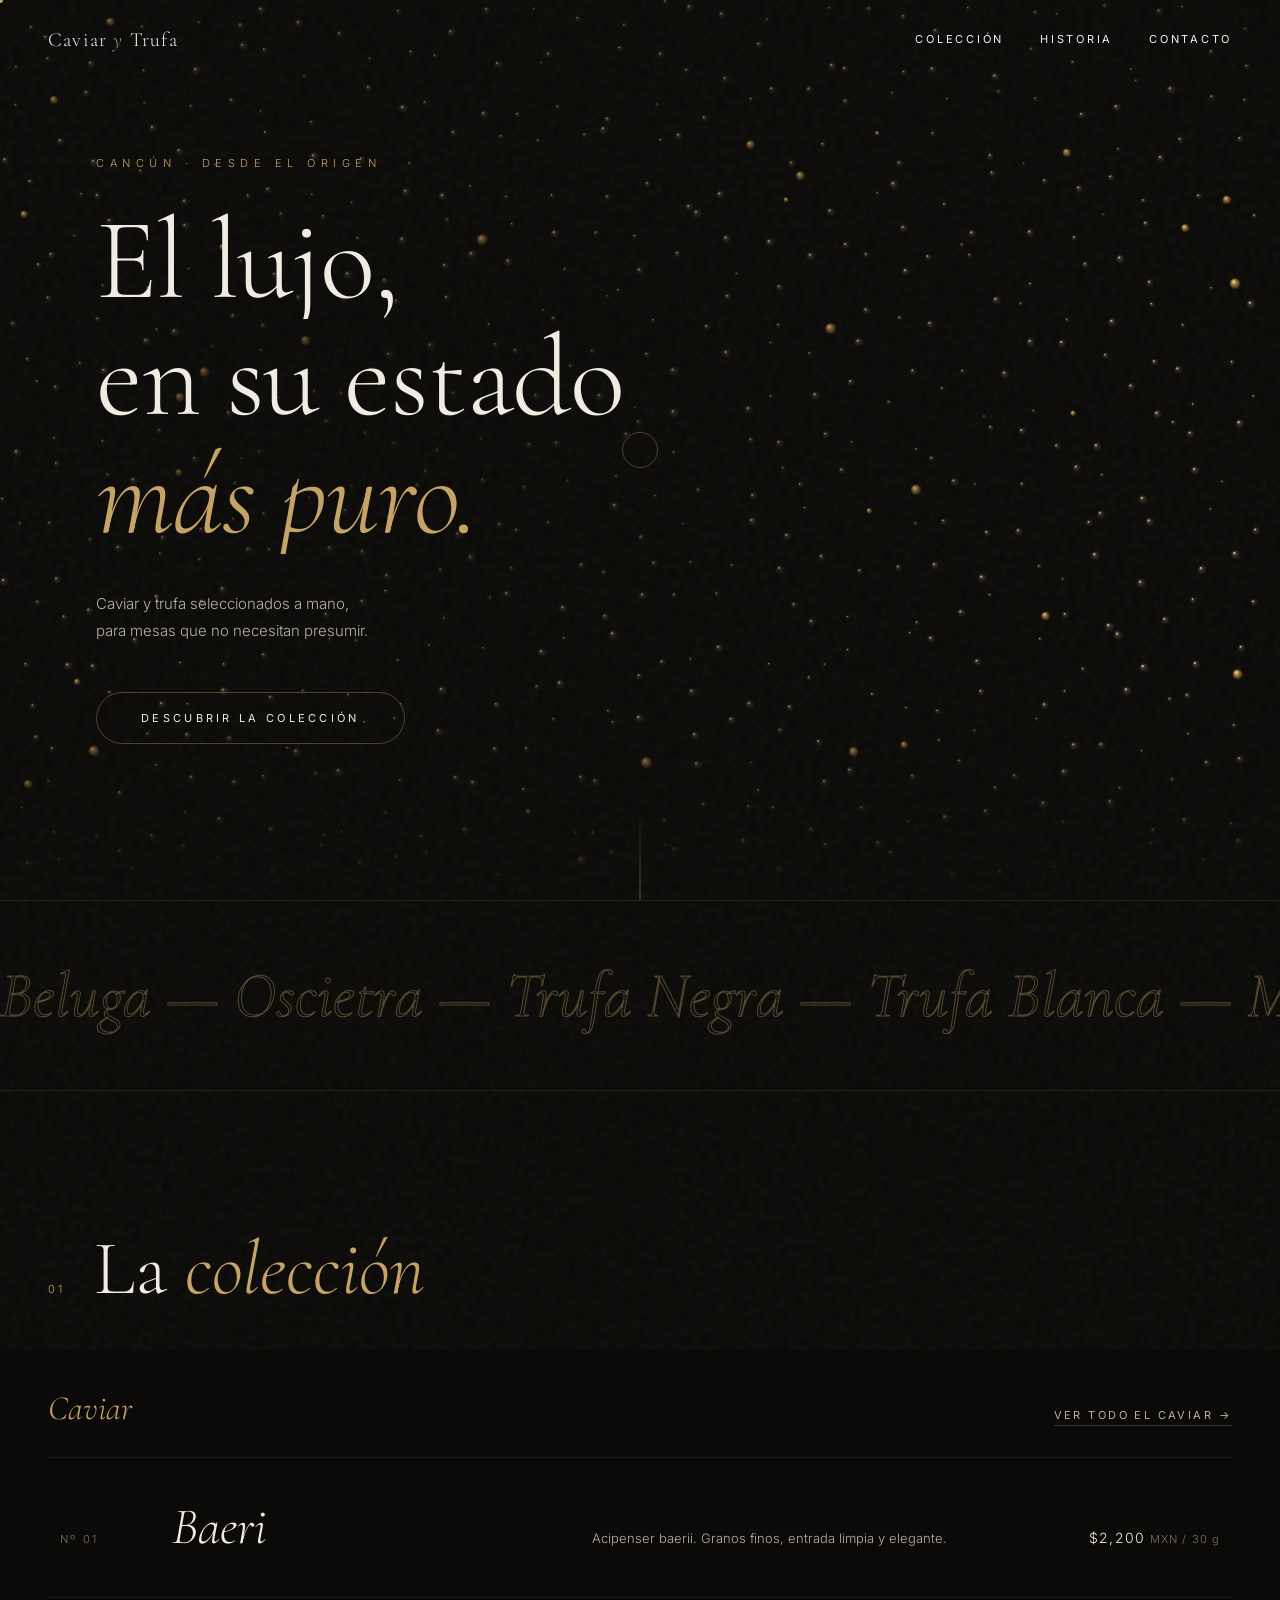
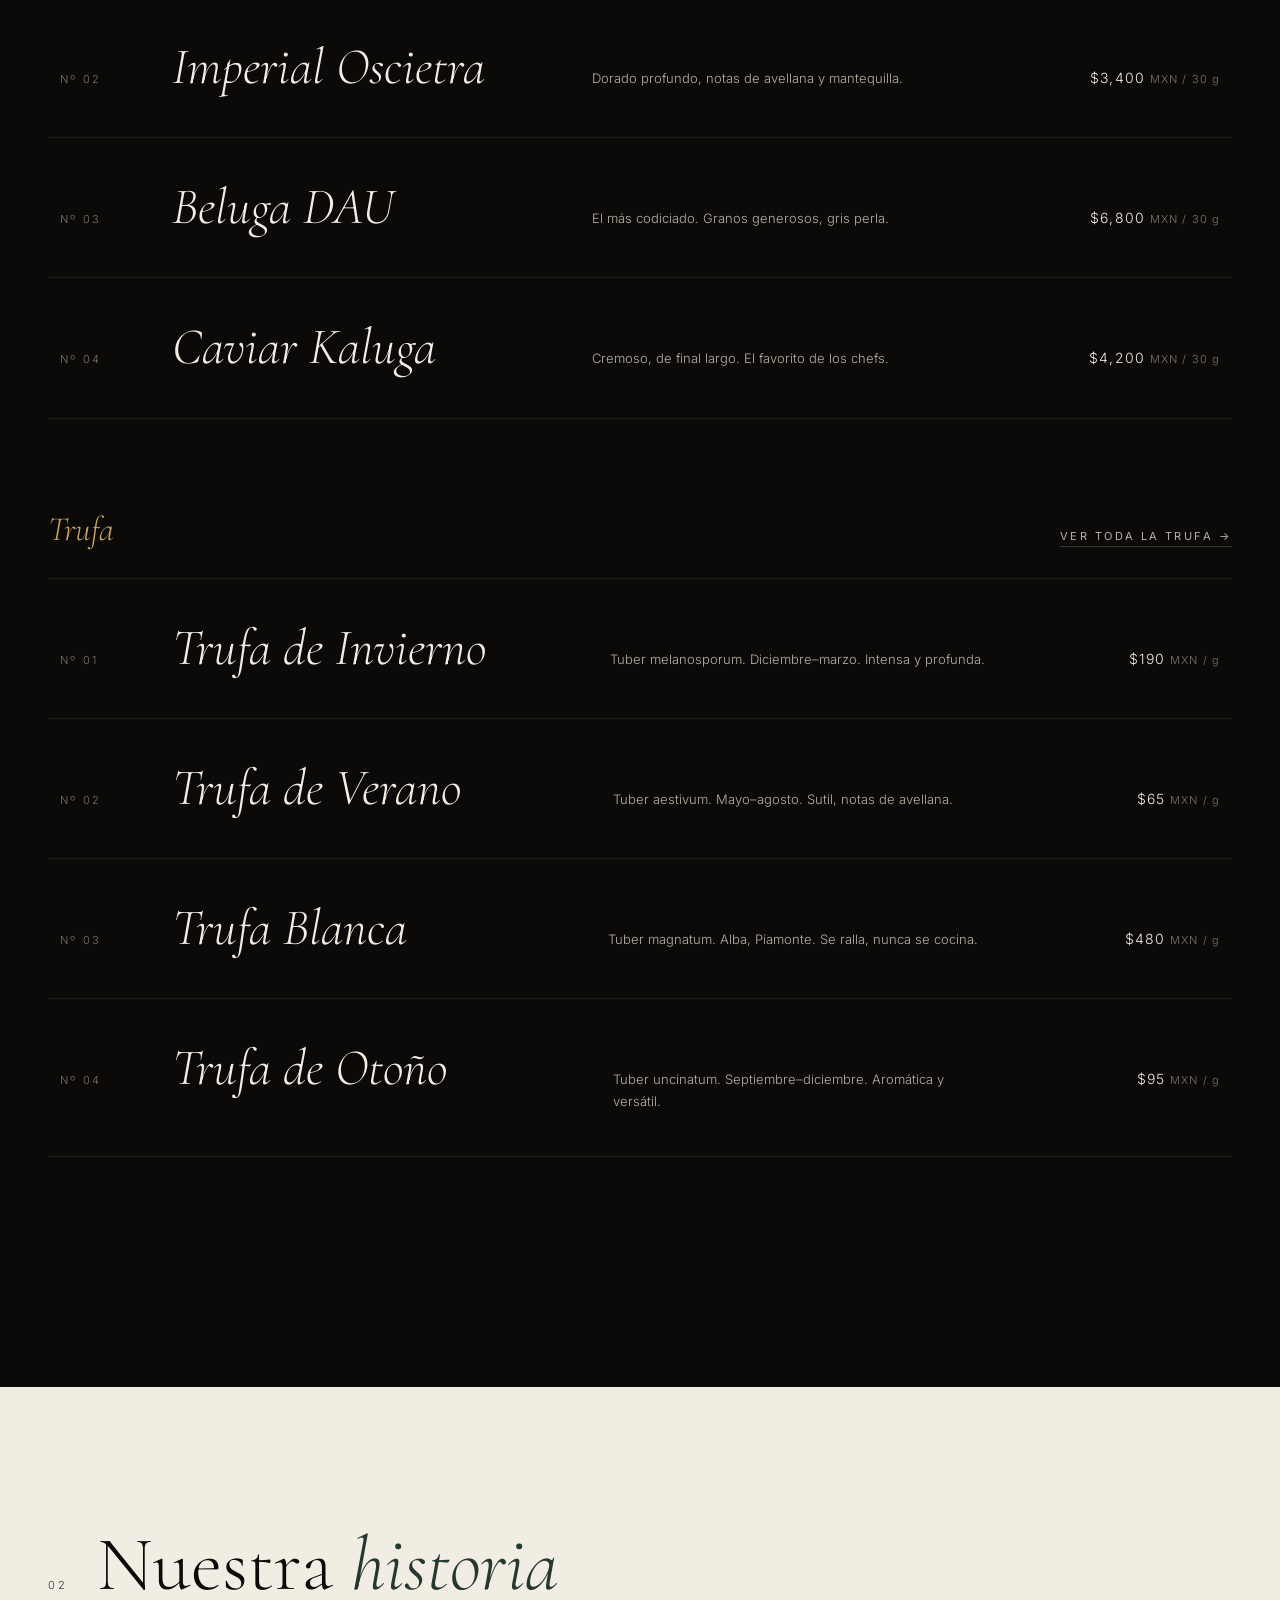
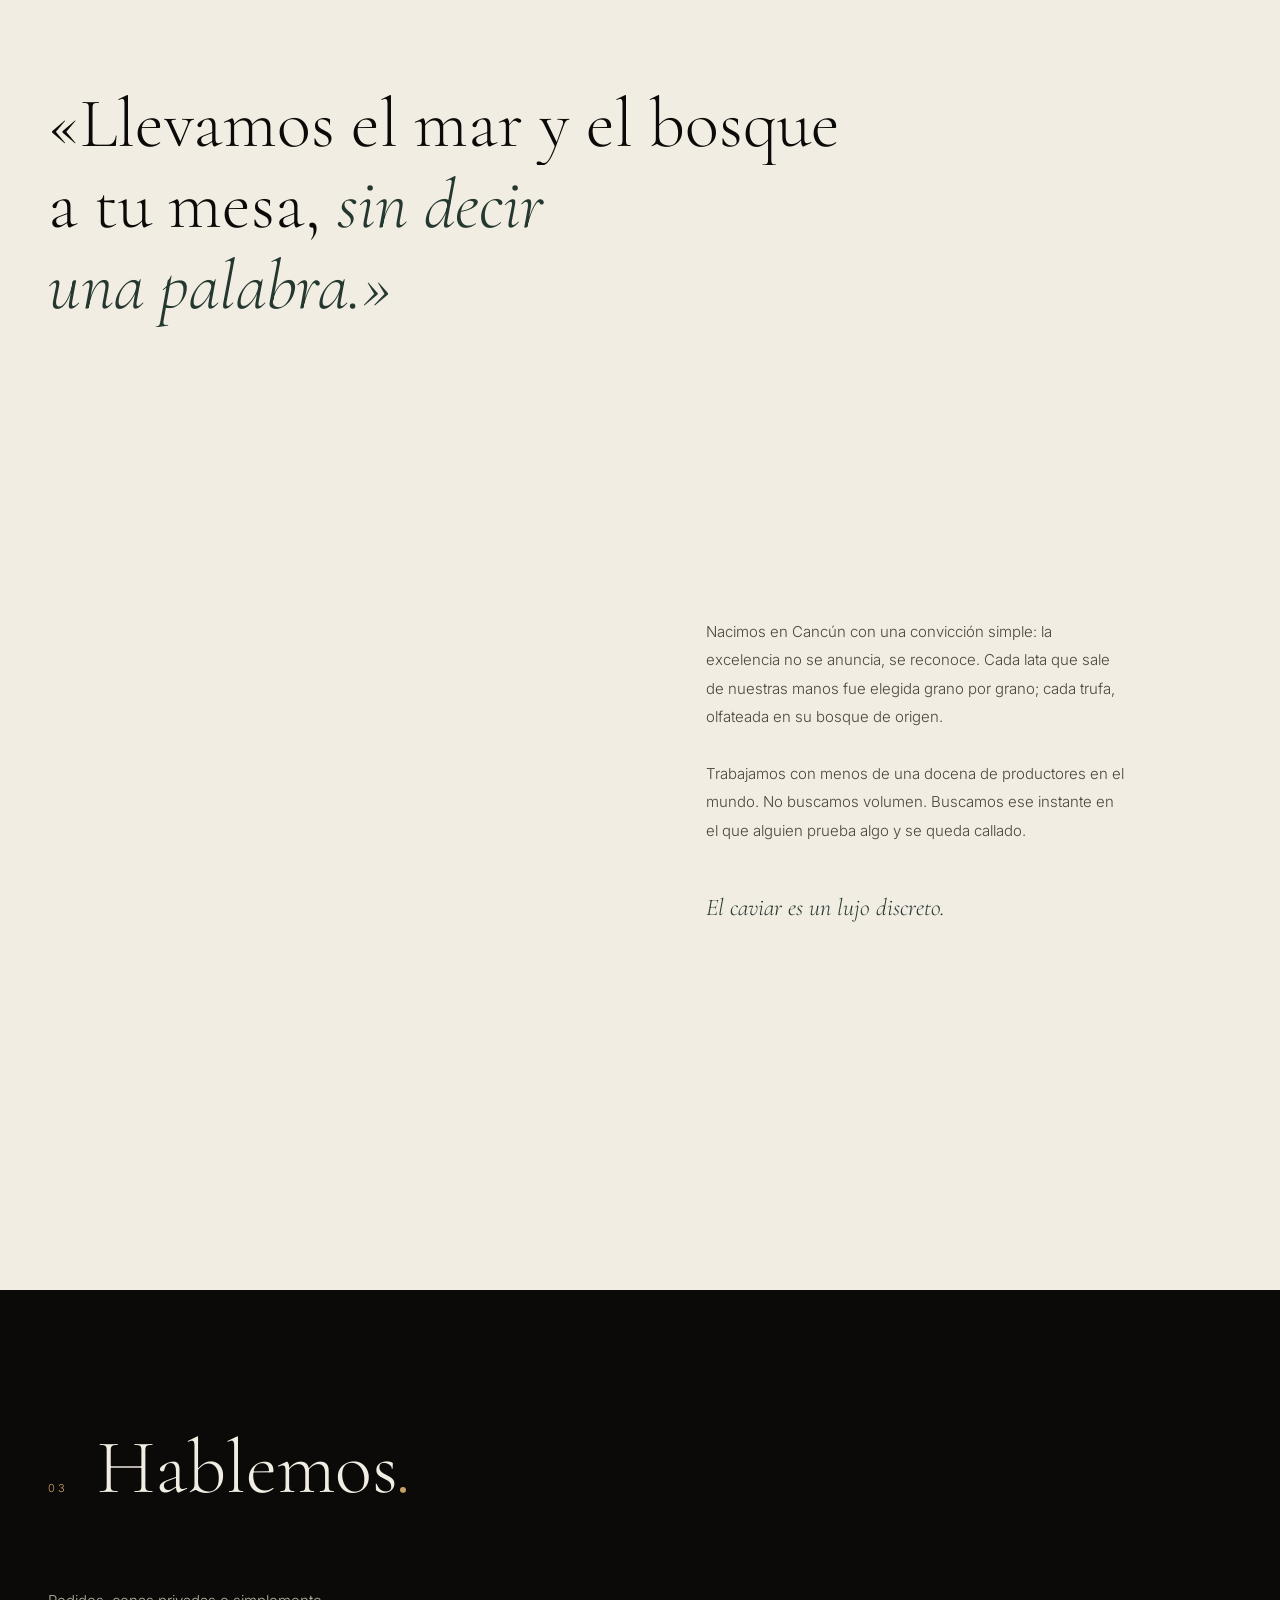
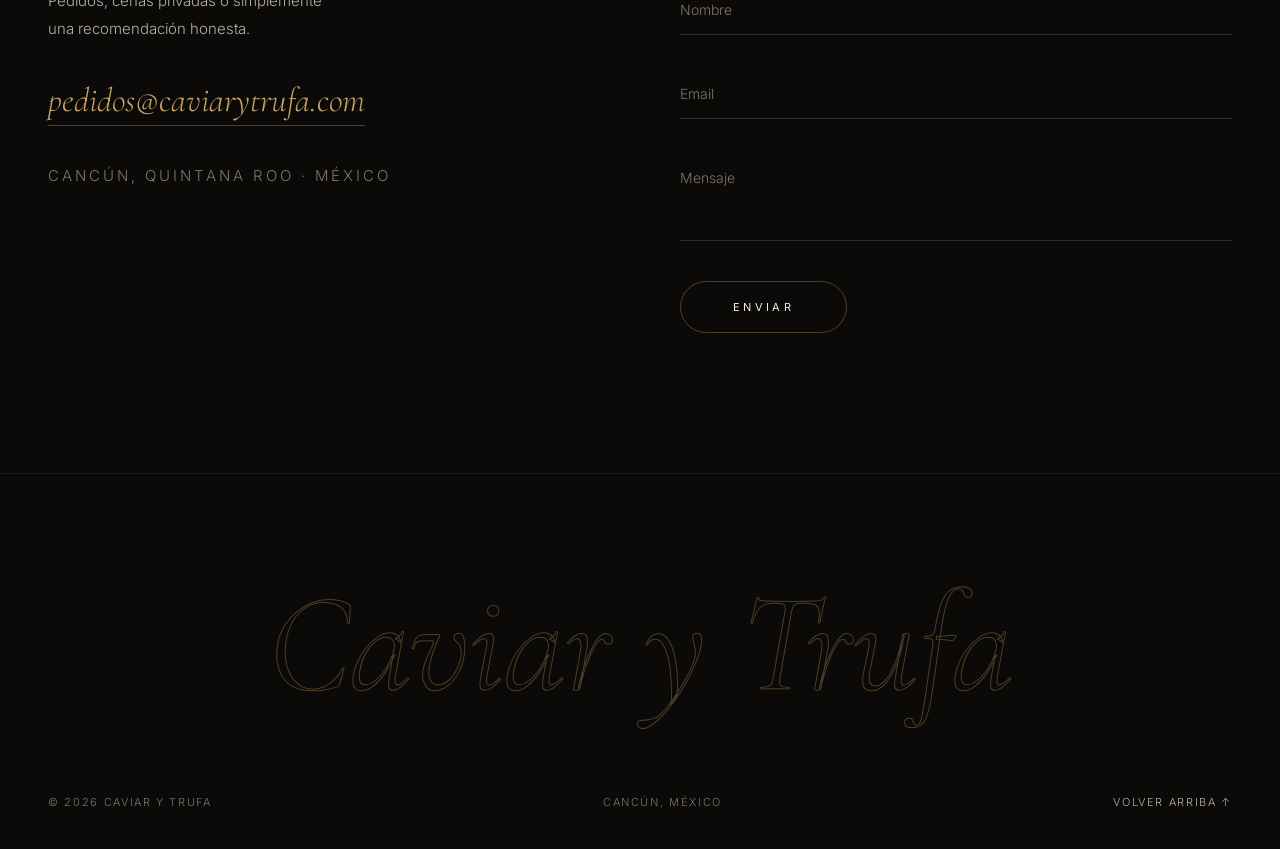
==== commit ea21226e: "Móvil: perlas reactivas a touch/scroll, thumbnails en filas, nav apilado Co-Authored-By: Claude Fabl" ====
--- a/index.html
+++ b/index.html
@@ -85,24 +85,28 @@
         </div>
         <div class="product-list">
           <article class="product-row" data-href="caviar.html#baeri" data-img="https://images.unsplash.com/photo-1414235077428-338989a2e8c0?w=700&q=85" data-cursor-label="Ver">
+          <div class="pr-thumb" aria-hidden="true"><img src="https://images.unsplash.com/photo-1414235077428-338989a2e8c0?w=300&q=80" alt="" loading="lazy"></div>
             <span class="pr-num">Nº 01</span>
             <h3 class="pr-name">Baeri</h3>
             <p class="pr-desc">Acipenser baerii. Granos finos, entrada limpia y elegante.</p>
             <span class="pr-price">$2,200 <small>MXN / 30 g</small></span>
           </article>
           <article class="product-row" data-href="caviar.html#imperial-oscietra" data-img="https://images.unsplash.com/photo-1432139555190-58524dae6a55?w=700&q=85" data-cursor-label="Ver">
+          <div class="pr-thumb" aria-hidden="true"><img src="https://images.unsplash.com/photo-1432139555190-58524dae6a55?w=300&q=80" alt="" loading="lazy"></div>
             <span class="pr-num">Nº 02</span>
             <h3 class="pr-name">Imperial Oscietra</h3>
             <p class="pr-desc">Dorado profundo, notas de avellana y mantequilla.</p>
             <span class="pr-price">$3,400 <small>MXN / 30 g</small></span>
           </article>
           <article class="product-row" data-href="caviar.html#beluga-dau" data-img="https://images.unsplash.com/photo-1551218808-94e220e084d2?w=700&q=85" data-cursor-label="Ver">
+          <div class="pr-thumb" aria-hidden="true"><img src="https://images.unsplash.com/photo-1551218808-94e220e084d2?w=300&q=80" alt="" loading="lazy"></div>
             <span class="pr-num">Nº 03</span>
             <h3 class="pr-name">Beluga DAU</h3>
             <p class="pr-desc">El más codiciado. Granos generosos, gris perla.</p>
             <span class="pr-price">$6,800 <small>MXN / 30 g</small></span>
           </article>
           <article class="product-row" data-href="caviar.html#kaluga" data-img="https://images.unsplash.com/photo-1455619452474-d2be8b1e70cd?w=700&q=85" data-cursor-label="Ver">
+          <div class="pr-thumb" aria-hidden="true"><img src="https://images.unsplash.com/photo-1455619452474-d2be8b1e70cd?w=300&q=80" alt="" loading="lazy"></div>
             <span class="pr-num">Nº 04</span>
             <h3 class="pr-name">Caviar Kaluga</h3>
             <p class="pr-desc">Cremoso, de final largo. El favorito de los chefs.</p>
@@ -119,24 +123,28 @@
         </div>
         <div class="product-list">
           <article class="product-row" data-href="trufa.html#invierno" data-img="https://images.unsplash.com/photo-1506976785307-8732e854ad03?w=700&q=85" data-cursor-label="Ver">
+          <div class="pr-thumb" aria-hidden="true"><img src="https://images.unsplash.com/photo-1506976785307-8732e854ad03?w=300&q=80" alt="" loading="lazy"></div>
             <span class="pr-num">Nº 01</span>
             <h3 class="pr-name">Trufa de Invierno</h3>
             <p class="pr-desc">Tuber melanosporum. Diciembre–marzo. Intensa y profunda.</p>
             <span class="pr-price">$190 <small>MXN / g</small></span>
           </article>
           <article class="product-row" data-href="trufa.html#verano" data-img="https://images.unsplash.com/photo-1473093295043-cdd812d0e601?w=700&q=85" data-cursor-label="Ver">
+          <div class="pr-thumb" aria-hidden="true"><img src="https://images.unsplash.com/photo-1473093295043-cdd812d0e601?w=300&q=80" alt="" loading="lazy"></div>
             <span class="pr-num">Nº 02</span>
             <h3 class="pr-name">Trufa de Verano</h3>
             <p class="pr-desc">Tuber aestivum. Mayo–agosto. Sutil, notas de avellana.</p>
             <span class="pr-price">$65 <small>MXN / g</small></span>
           </article>
           <article class="product-row" data-href="trufa.html#blanca" data-img="https://images.unsplash.com/photo-1476224203421-9ac39bcb3327?w=700&q=85" data-cursor-label="Ver">
+          <div class="pr-thumb" aria-hidden="true"><img src="https://images.unsplash.com/photo-1476224203421-9ac39bcb3327?w=300&q=80" alt="" loading="lazy"></div>
             <span class="pr-num">Nº 03</span>
             <h3 class="pr-name">Trufa Blanca</h3>
             <p class="pr-desc">Tuber magnatum. Alba, Piamonte. Se ralla, nunca se cocina.</p>
             <span class="pr-price">$480 <small>MXN / g</small></span>
           </article>
           <article class="product-row" data-href="trufa.html#otono" data-img="https://images.unsplash.com/photo-1504674900247-0877df9cc836?w=700&q=85" data-cursor-label="Ver">
+          <div class="pr-thumb" aria-hidden="true"><img src="https://images.unsplash.com/photo-1504674900247-0877df9cc836?w=300&q=80" alt="" loading="lazy"></div>
             <span class="pr-num">Nº 04</span>
             <h3 class="pr-name">Trufa de Otoño</h3>
             <p class="pr-desc">Tuber uncinatum. Septiembre–diciembre. Aromática y versátil.</p>
--- a/styles.css
+++ b/styles.css
@@ -279,6 +279,7 @@
 .product-row:first-child { border-top: 1px solid rgba(242, 237, 227, 0.08); }
 .product-list.is-hovering .product-row:not(.is-active) { opacity: 0.25; }
 .product-row.is-active { padding-left: 28px; }
+.pr-thumb { display: none; }
 .pr-num { font-size: 11px; letter-spacing: 0.2em; color: var(--muted); }
 .pr-name {
   font-family: var(--serif); font-weight: 300; font-style: italic;
@@ -479,14 +480,20 @@
   section { padding: 90px 24px; }
   .hero-content { padding: 0 24px; }
   .product-row {
-    grid-template-columns: 1fr auto;
-    grid-template-areas: "num num" "name price" "desc desc";
-    gap: 10px 16px; padding: 32px 4px;
+    grid-template-columns: 96px 1fr;
+    grid-template-areas: "num num" "img name" "img price" "desc desc";
+    gap: 8px 18px; padding: 32px 4px;
+    align-items: start;
+  }
+  .pr-thumb { grid-area: img; display: block; }
+  .pr-thumb img {
+    width: 100%; aspect-ratio: 4 / 5; object-fit: cover;
+    display: block; border-radius: 2px;
   }
   .pr-num { grid-area: num; }
   .pr-name { grid-area: name; }
-  .pr-desc { grid-area: desc; }
-  .pr-price { grid-area: price; align-self: center; }
+  .pr-desc { grid-area: desc; margin-top: 6px; }
+  .pr-price { grid-area: price; align-self: end; }
   .product-row.is-active { padding-left: 4px; }
   .float-img { display: none; }
   .historia-body { grid-template-columns: 1fr; gap: 48px; }
@@ -501,6 +508,11 @@
 
 @media (max-width: 540px) {
   .catalog { grid-template-columns: 1fr; }
+  .nav {
+    flex-direction: column; align-items: center; gap: 10px;
+    padding: 14px 16px;
+  }
+  .nav-links { gap: 22px; }
 }
 
 /* ─── Movimiento reducido ─── */
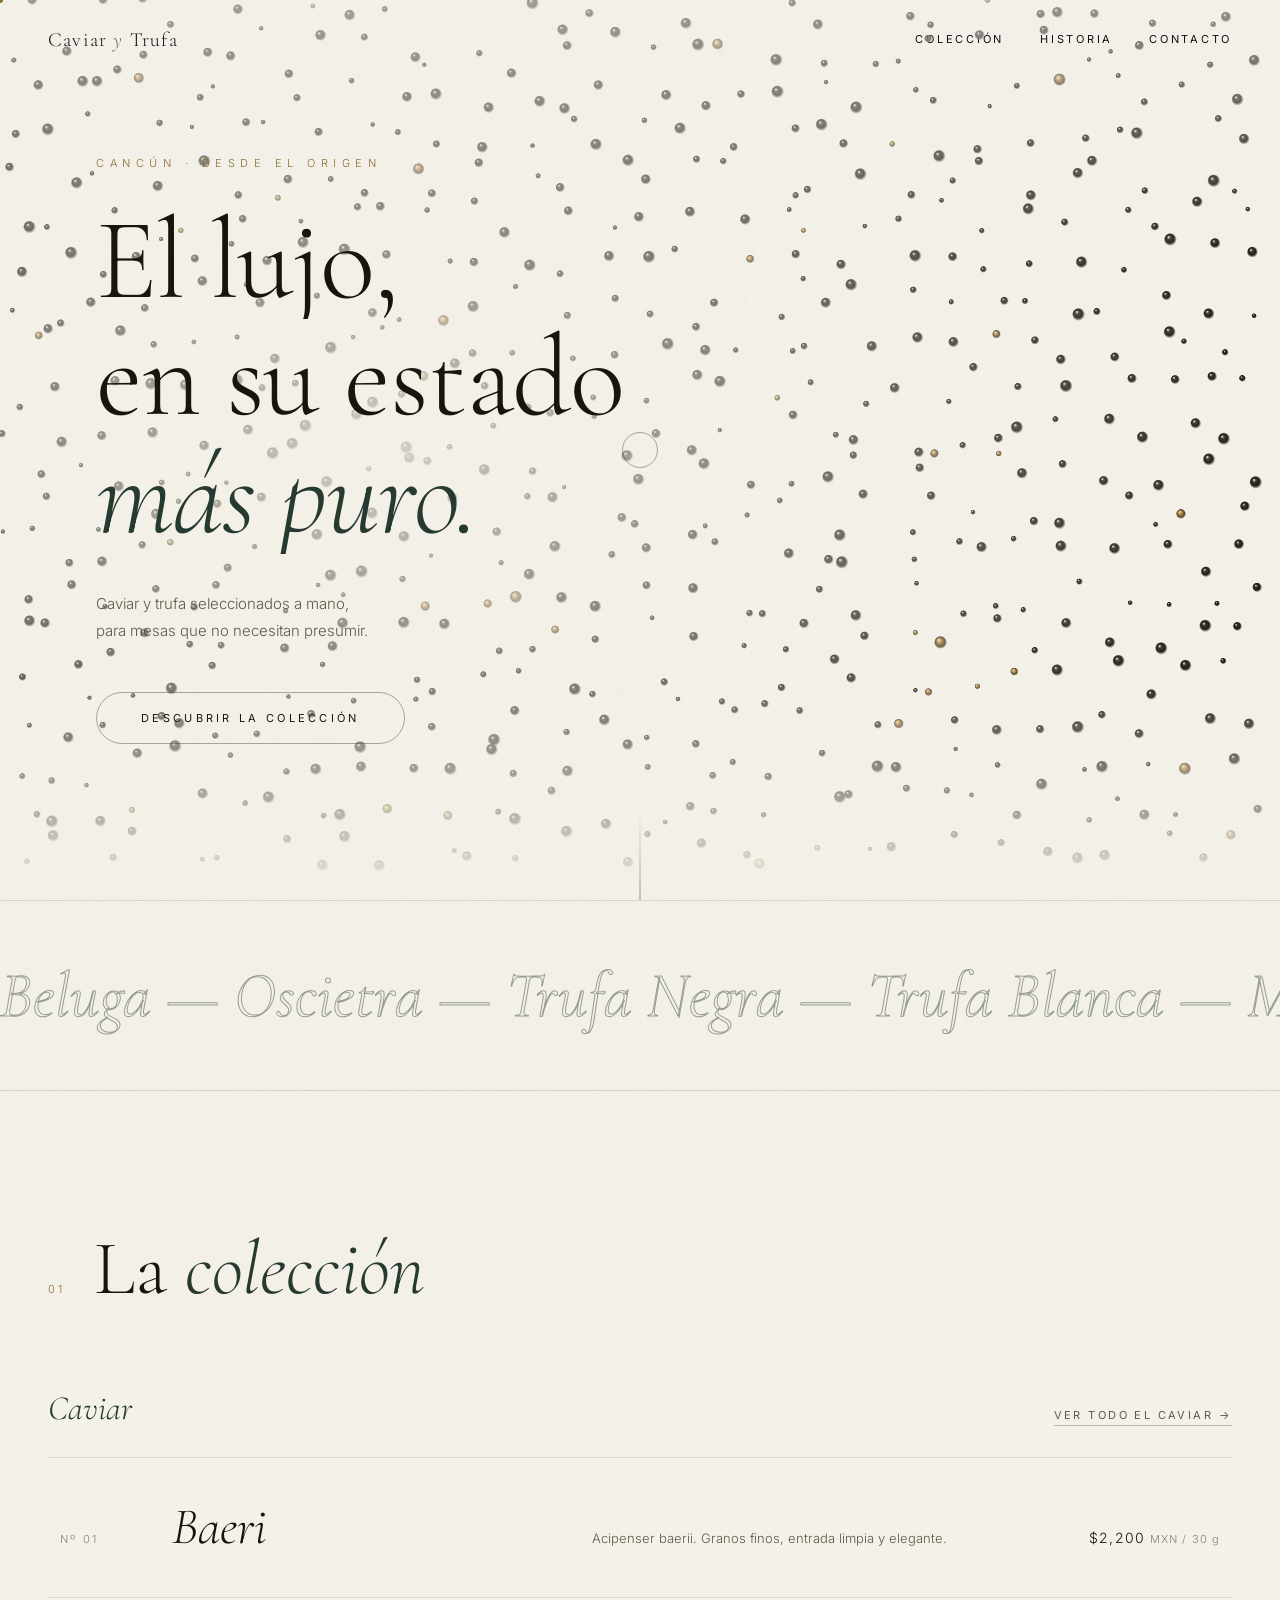
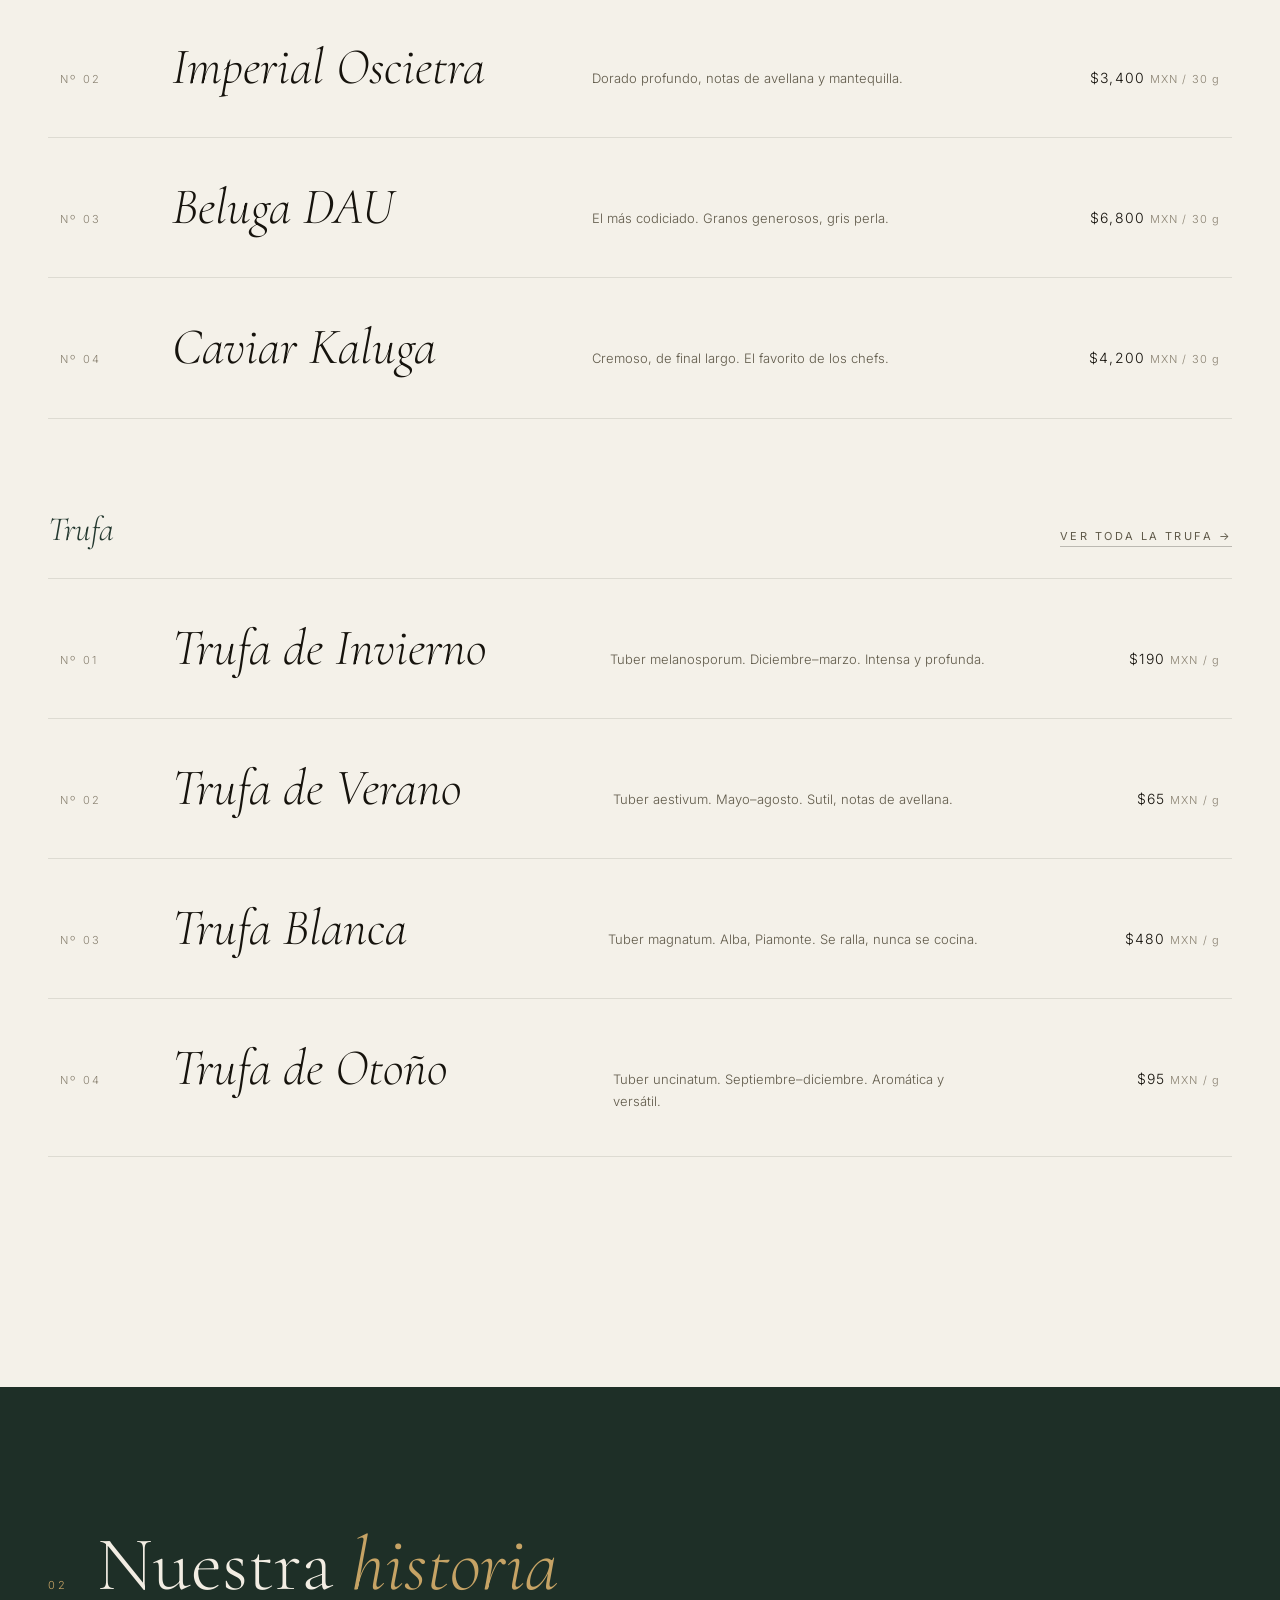
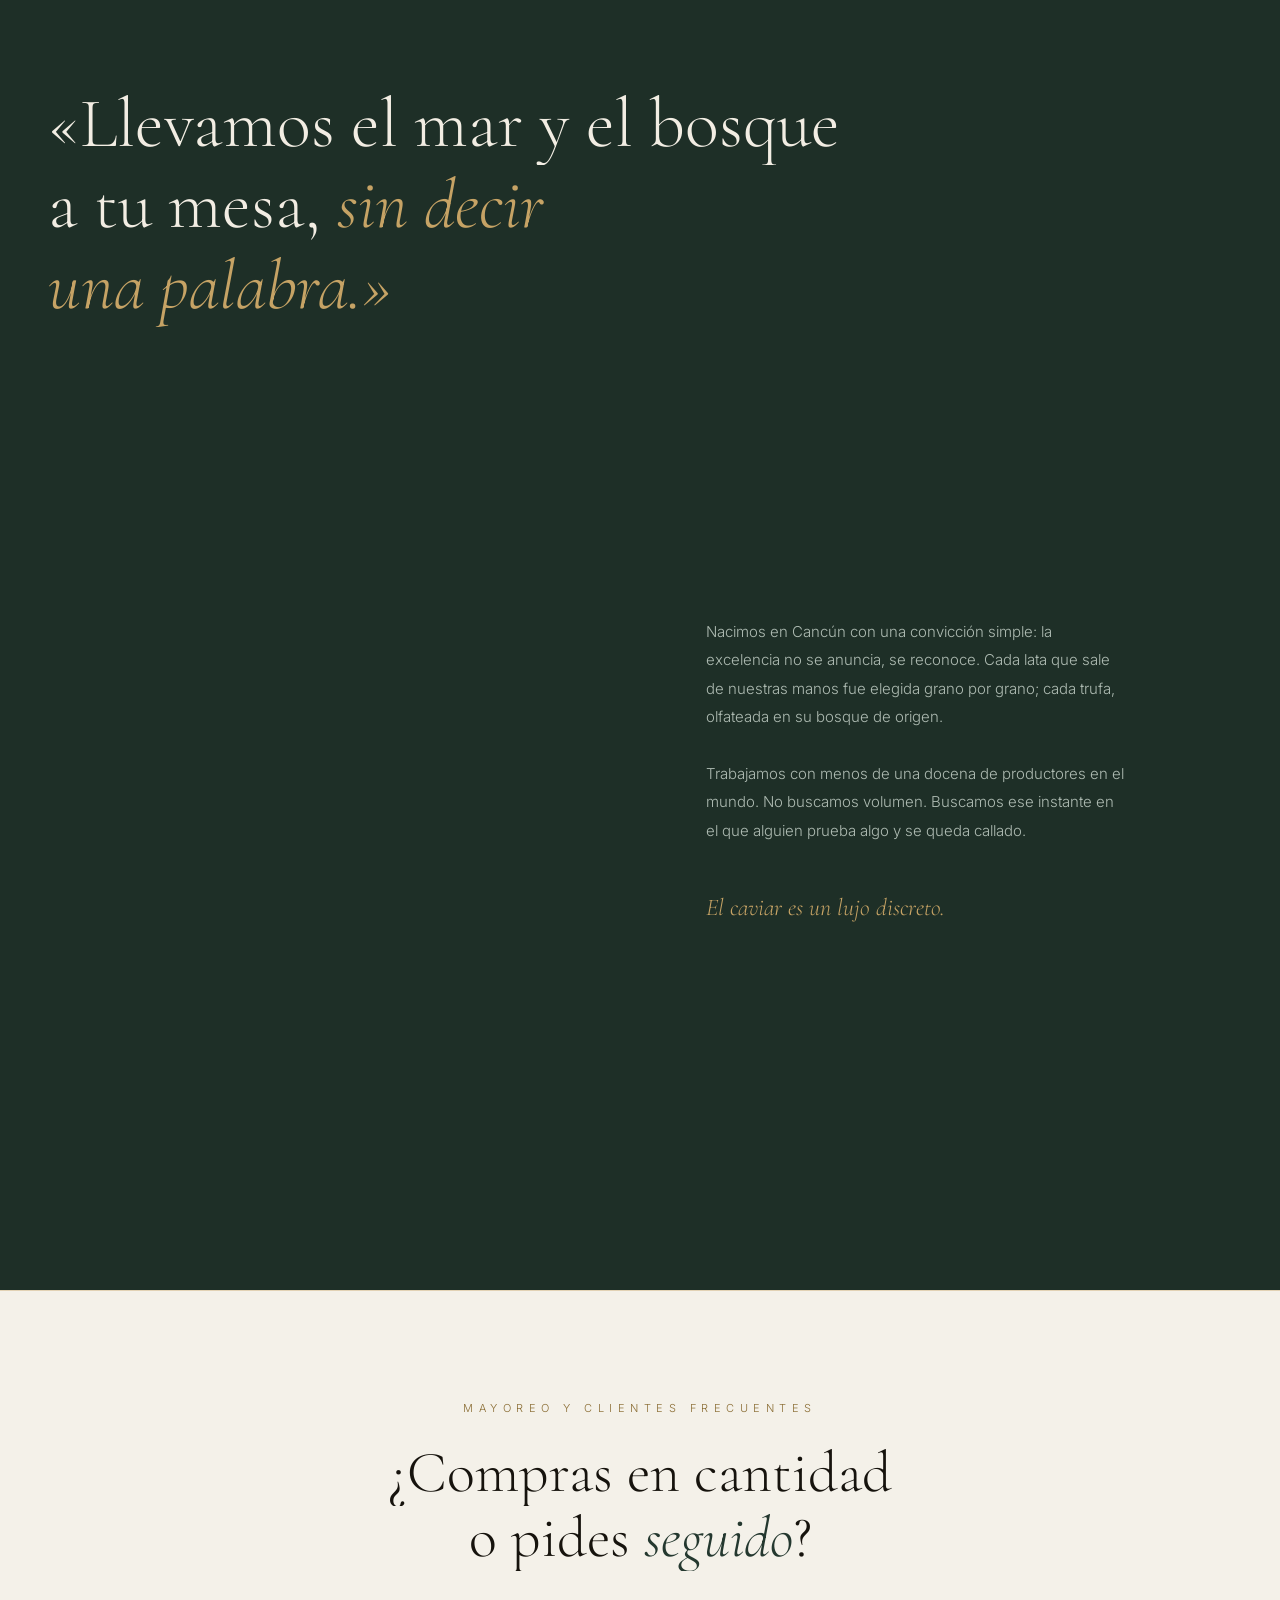
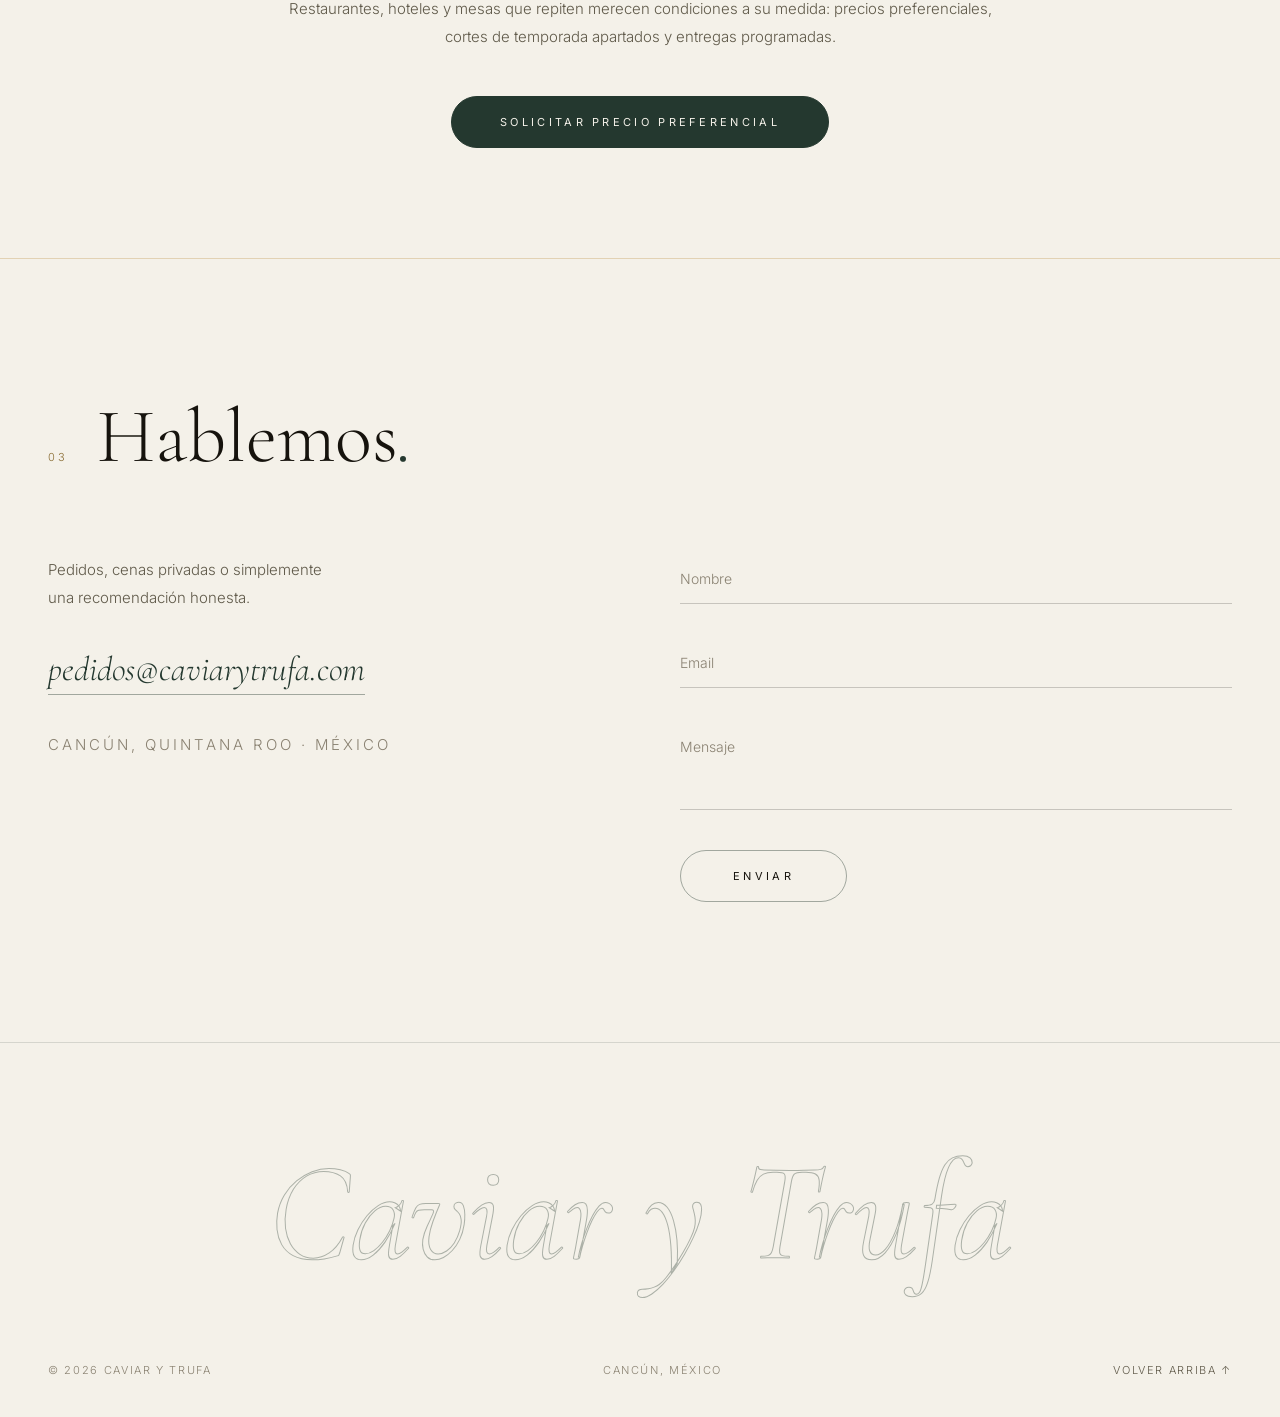
==== commit 54f57028: "Perf móvil de perlas (dpr adaptativo, menos partículas, auto-30fps) + sección mayoreo Co-Authored-By" ====
--- a/index.html
+++ b/index.html
@@ -180,6 +180,19 @@
           <p class="reveal">Trabajamos con menos de una docena de productores en el mundo. No buscamos volumen. Buscamos ese instante en el que alguien prueba algo y se queda callado.</p>
           <p class="reveal historia-firma">El caviar es un lujo discreto.</p>
         </div>
+      </div>
+    </section>
+
+    <!-- ═══════════ MAYOREO ═══════════ -->
+    <section class="mayoreo" id="mayoreo">
+      <div class="mayoreo-inner">
+        <p class="mayoreo-eyebrow reveal">Mayoreo y clientes frecuentes</p>
+        <h2 class="mayoreo-title">
+          <span class="line"><span class="line-inner">¿Compras en cantidad</span></span>
+          <span class="line"><span class="line-inner">o pides <em>seguido</em>?</span></span>
+        </h2>
+        <p class="mayoreo-text reveal">Restaurantes, hoteles y mesas que repiten merecen condiciones a su medida: precios preferenciales, cortes de temporada apartados y entregas programadas.</p>
+        <a class="mayoreo-cta reveal" href="mailto:pedidos@caviarytrufa.com?subject=Precio%20preferencial%20%E2%80%94%20mayoreo" data-magnetic data-cursor="hover">Solicitar precio preferencial</a>
       </div>
     </section>
 
--- a/styles.css
+++ b/styles.css
@@ -1,16 +1,16 @@
 /* ═══════════════════════════════════════════
-   CAVIAR Y TRUFA — Caviar Noir
+   CAVIAR Y TRUFA — Caviar Perla
    ═══════════════════════════════════════════ */
 
 :root {
-  --noir: #0B0A08;
-  --noir-2: #141210;
-  --ivory: #F2EDE3;
-  --ivory-dim: #B8B2A4;
-  --champagne: #C6A365;
-  --champagne-dim: rgba(198, 163, 101, 0.35);
+  --noir: #F4F1E9;
+  --noir-2: #EAE5D8;
+  --ivory: #16130D;
+  --ivory-dim: #5F5949;
+  --champagne: #8A6D34;
+  --champagne-dim: rgba(36, 56, 47, 0.4);
   --verde: #24382F;
-  --muted: #7D766A;
+  --muted: #8A8272;
   --serif: 'Cormorant Garamond', Georgia, serif;
   --sans: 'Inter', -apple-system, sans-serif;
   --ease: cubic-bezier(0.22, 1, 0.36, 1);
@@ -32,7 +32,7 @@
 body.has-cursor, body.has-cursor a, body.has-cursor button,
 body.has-cursor input, body.has-cursor textarea { cursor: none; }
 
-::selection { background: var(--champagne); color: var(--noir); }
+::selection { background: var(--verde); color: #F4F1E9; }
 
 em { font-style: italic; }
 
@@ -88,7 +88,7 @@
 .cursor-label {
   font-family: var(--sans); font-size: 10px; font-weight: 500;
   letter-spacing: 0.2em; text-transform: uppercase;
-  color: var(--noir); opacity: 0;
+  color: #F4F1E9; opacity: 0;
   transition: opacity 0.25s;
 }
 .cursor-ring.is-label .cursor-label { opacity: 1; }
@@ -103,13 +103,16 @@
 .grain {
   position: fixed; inset: -50%; z-index: 90; pointer-events: none;
   background-image: url("data:image/svg+xml,%3Csvg viewBox='0 0 256 256' xmlns='http://www.w3.org/2000/svg'%3E%3Cfilter id='n'%3E%3CfeTurbulence type='fractalNoise' baseFrequency='0.9' numOctaves='2' stitchTiles='stitch'/%3E%3C/filter%3E%3Crect width='100%25' height='100%25' filter='url(%23n)'/%3E%3C/svg%3E");
-  opacity: 0.045;
+  opacity: 0.03;
   animation: grain-shift 0.9s steps(2) infinite;
 }
 @keyframes grain-shift {
   0% { transform: translate(0, 0); }
   50% { transform: translate(2%, -1%); }
   100% { transform: translate(-1%, 2%); }
+}
+@media (pointer: coarse) {
+  .grain { animation: none; opacity: 0.025; }
 }
 
 /* ─── Nav ─── */
@@ -148,8 +151,8 @@
 .hero-veil {
   position: absolute; inset: 0; pointer-events: none;
   background:
-    radial-gradient(ellipse 70% 60% at 30% 50%, rgba(11,10,8,0.82) 0%, rgba(11,10,8,0.25) 60%, transparent 100%),
-    linear-gradient(to bottom, rgba(11,10,8,0.5), transparent 30%, transparent 75%, var(--noir));
+    radial-gradient(ellipse 70% 60% at 30% 50%, rgba(244,241,233,0.85) 0%, rgba(244,241,233,0.3) 60%, transparent 100%),
+    linear-gradient(to bottom, rgba(244,241,233,0.55), transparent 30%, transparent 75%, var(--noir));
 }
 .hero-content {
   position: relative; z-index: 2;
@@ -165,7 +168,7 @@
   line-height: 1.02; letter-spacing: -0.01em;
   margin-bottom: 36px;
 }
-.hero-title em { color: var(--champagne); }
+.hero-title em { color: var(--verde); }
 .hero-sub {
   font-size: 15px; line-height: 1.8; color: var(--ivory-dim);
   margin-bottom: 48px;
@@ -179,7 +182,7 @@
   padding: 18px 44px; border-radius: 999px;
   transition: background 0.4s var(--ease), color 0.4s, border-color 0.4s;
 }
-.hero-cta:hover { background: var(--champagne); color: var(--noir); border-color: var(--champagne); }
+.hero-cta:hover { background: var(--verde); color: #F4F1E9; border-color: var(--verde); }
 .hero-scroll {
   position: absolute; bottom: 0; left: 50%; z-index: 2;
   transform: translateX(-50%);
@@ -187,7 +190,7 @@
 }
 .hero-scroll-line {
   display: block; width: 1px; height: 100%;
-  background: linear-gradient(to bottom, transparent, var(--champagne));
+  background: linear-gradient(to bottom, transparent, var(--verde));
   animation: scroll-drop 2.2s var(--ease) infinite;
 }
 @keyframes scroll-drop {
@@ -198,8 +201,8 @@
 /* ─── Marquee ─── */
 .marquee {
   overflow: hidden; padding: 56px 0;
-  border-top: 1px solid rgba(198,163,101,0.12);
-  border-bottom: 1px solid rgba(198,163,101,0.12);
+  border-top: 1px solid rgba(36,56,47,0.15);
+  border-bottom: 1px solid rgba(36,56,47,0.15);
 }
 .marquee-track {
   display: flex; white-space: nowrap; width: max-content;
@@ -209,7 +212,7 @@
   font-family: var(--serif); font-style: italic; font-weight: 300;
   font-size: clamp(36px, 5vw, 64px);
   color: transparent;
-  -webkit-text-stroke: 1px rgba(198, 163, 101, 0.4);
+  -webkit-text-stroke: 1px rgba(36, 56, 47, 0.45);
   padding-right: 0.3em;
 }
 @keyframes marquee { to { transform: translateX(-50%); } }
@@ -227,7 +230,7 @@
   font-family: var(--serif); font-weight: 300;
   font-size: clamp(40px, 6vw, 80px); line-height: 1;
 }
-.section-title em { color: var(--champagne); }
+.section-title em { color: var(--verde); }
 
 /* Reveals */
 .line { display: block; overflow: hidden; }
@@ -254,29 +257,29 @@
 }
 .group-title {
   font-family: var(--serif); font-style: italic; font-weight: 300;
-  font-size: clamp(24px, 3vw, 34px); color: var(--champagne);
+  font-size: clamp(24px, 3vw, 34px); color: var(--verde);
 }
 .group-link {
   font-size: 11px; font-weight: 400; letter-spacing: 0.22em;
   text-transform: uppercase; text-decoration: none;
   color: var(--ivory-dim);
-  border-bottom: 1px solid rgba(242, 237, 227, 0.2);
+  border-bottom: 1px solid rgba(22, 19, 13, 0.25);
   padding-bottom: 3px;
   transition: color 0.35s, border-color 0.35s;
 }
-.group-link:hover { color: var(--champagne); border-color: var(--champagne); }
+.group-link:hover { color: var(--verde); border-color: var(--verde); }
 .product-list { max-width: 1200px; margin: 0 auto; }
 .product-row {
   display: grid;
   grid-template-columns: 80px 1fr 1.2fr auto;
   align-items: baseline; gap: 32px;
   padding: 44px 12px;
-  border-bottom: 1px solid rgba(242, 237, 227, 0.08);
+  border-bottom: 1px solid rgba(22, 19, 13, 0.1);
   transition: opacity 0.5s var(--ease), padding-left 0.5s var(--ease);
   position: relative;
   cursor: pointer;
 }
-.product-row:first-child { border-top: 1px solid rgba(242, 237, 227, 0.08); }
+.product-row:first-child { border-top: 1px solid rgba(22, 19, 13, 0.1); }
 .product-list.is-hovering .product-row:not(.is-active) { opacity: 0.25; }
 .product-row.is-active { padding-left: 28px; }
 .pr-thumb { display: none; }
@@ -286,7 +289,7 @@
   font-size: clamp(30px, 4vw, 52px); line-height: 1;
   transition: color 0.4s;
 }
-.product-row.is-active .pr-name { color: var(--champagne); }
+.product-row.is-active .pr-name { color: var(--verde); }
 .pr-desc { font-size: 13px; line-height: 1.7; color: var(--ivory-dim); max-width: 380px; }
 .pr-price { font-size: 14px; letter-spacing: 0.08em; white-space: nowrap; }
 .pr-price small { font-size: 11px; color: var(--muted); letter-spacing: 0.1em; }
@@ -298,6 +301,7 @@
   opacity: 0; transform: translate(-50%, -50%) scale(0.85);
   transition: opacity 0.4s var(--ease);
   border-radius: 2px;
+  box-shadow: 0 24px 60px rgba(22, 19, 13, 0.25);
 }
 .float-img.is-visible { opacity: 1; }
 .float-img img {
@@ -308,15 +312,15 @@
 .float-img.is-visible img { transform: scale(1); }
 
 /* ─── Historia ─── */
-.historia { background: var(--ivory); color: var(--noir); }
-.historia .section-num { color: var(--verde); }
-.historia .section-title em { color: var(--verde); }
+.historia { background: #1E2F27; color: #F2EDE3; }
+.historia .section-num { color: #C6A365; }
+.historia .section-title em { color: #C6A365; }
 .historia-quote {
   font-family: var(--serif); font-weight: 300;
   font-size: clamp(34px, 5.5vw, 72px); line-height: 1.15;
   max-width: 1200px; margin: 0 auto 100px;
 }
-.historia-quote em { color: var(--verde); }
+.historia-quote em { color: #C6A365; }
 .historia-body {
   display: grid; grid-template-columns: 1.1fr 1fr;
   gap: 80px; align-items: center;
@@ -331,13 +335,50 @@
   will-change: transform;
 }
 .historia-text p {
-  font-size: 15px; line-height: 1.9; color: #4A463D;
+  font-size: 15px; line-height: 1.9; color: #AEBBB2;
   margin-bottom: 28px; max-width: 420px;
 }
 .historia-firma {
   font-family: var(--serif); font-style: italic;
-  font-size: 24px !important; color: var(--verde) !important;
+  font-size: 24px !important; color: #C6A365 !important;
   margin-top: 40px;
+}
+
+/* ─── Mayoreo ─── */
+.mayoreo {
+  background: var(--noir);
+  border-top: 1px solid rgba(198, 163, 101, 0.4);
+  border-bottom: 1px solid rgba(198, 163, 101, 0.4);
+  padding: 110px 48px;
+  text-align: center;
+}
+.mayoreo-inner { max-width: 720px; margin: 0 auto; }
+.mayoreo-eyebrow {
+  font-size: 11px; letter-spacing: 0.5em; text-transform: uppercase;
+  color: var(--champagne); margin-bottom: 26px;
+}
+.mayoreo-title {
+  font-family: var(--serif); font-weight: 300;
+  font-size: clamp(34px, 5vw, 58px); line-height: 1.12;
+  margin-bottom: 24px;
+}
+.mayoreo-title em { color: var(--verde); }
+.mayoreo-text {
+  font-size: 15px; line-height: 1.9; color: var(--ivory-dim);
+  margin-bottom: 44px;
+}
+.mayoreo-cta {
+  display: inline-block;
+  font-size: 11px; font-weight: 400; letter-spacing: 0.3em;
+  text-transform: uppercase; text-decoration: none;
+  background: var(--verde); color: #F4F1E9; white-space: nowrap;
+  border: 1px solid var(--verde); border-radius: 999px;
+  padding: 18px 48px;
+  transition: background 0.35s, border-color 0.35s;
+}
+.mayoreo-cta:hover { background: #16231D; border-color: #16231D; }
+@media (max-width: 640px) {
+  .mayoreo { padding: 80px 24px; }
 }
 
 /* ─── Contacto ─── */
@@ -351,18 +392,18 @@
   display: inline-block;
   font-family: var(--serif); font-style: italic;
   font-size: clamp(22px, 3vw, 34px);
-  color: var(--champagne); text-decoration: none;
+  color: var(--verde); text-decoration: none;
   border-bottom: 1px solid var(--champagne-dim);
   padding-bottom: 4px; margin-bottom: 36px;
   transition: border-color 0.4s;
 }
-.contacto-mail:hover { border-color: var(--champagne); }
+.contacto-mail:hover { border-color: var(--verde); }
 .contacto-loc { font-size: 12px; letter-spacing: 0.2em; text-transform: uppercase; color: var(--muted) !important; }
 
 .field { position: relative; margin-bottom: 36px; }
 .field input, .field textarea {
   width: 100%; background: transparent; border: none;
-  border-bottom: 1px solid rgba(242, 237, 227, 0.15);
+  border-bottom: 1px solid rgba(22, 19, 13, 0.2);
   color: var(--ivory); font-family: var(--sans); font-weight: 300;
   font-size: 15px; padding: 14px 0; outline: none; resize: none;
   transition: border-color 0.4s;
@@ -387,7 +428,7 @@
   padding: 18px 52px;
   transition: background 0.4s var(--ease), color 0.4s, border-color 0.4s;
 }
-.submit:hover { background: var(--champagne); color: var(--noir); border-color: var(--champagne); }
+.submit:hover { background: var(--verde); color: #F4F1E9; border-color: var(--verde); }
 
 /* ─── Páginas de catálogo (caviar.html / trufa.html) ─── */
 .page-head {
@@ -435,7 +476,7 @@
   font-size: 26px; margin-bottom: 8px;
   transition: color 0.35s;
 }
-.card:hover .card-name { color: var(--champagne); }
+.card:hover .card-name { color: var(--verde); }
 .card-desc { font-size: 13px; line-height: 1.7; color: var(--ivory-dim); margin-bottom: 12px; }
 .card-price { font-size: 13px; letter-spacing: 0.08em; }
 .card-price small { font-size: 11px; color: var(--muted); letter-spacing: 0.1em; }
@@ -446,19 +487,19 @@
   margin-bottom: 32px;
   transition: color 0.35s;
 }
-.back-link:hover { color: var(--champagne); }
+.back-link:hover { color: var(--verde); }
 
 /* ─── Footer ─── */
 .footer {
   padding: 100px 48px 40px; overflow: hidden;
-  border-top: 1px solid rgba(198,163,101,0.12);
+  border-top: 1px solid rgba(36,56,47,0.15);
 }
 .footer-mark {
   font-family: var(--serif); font-style: italic; font-weight: 300;
   font-size: clamp(48px, 11vw, 160px);
   line-height: 1; text-align: center;
   color: transparent;
-  -webkit-text-stroke: 1px rgba(198, 163, 101, 0.35);
+  -webkit-text-stroke: 1px rgba(36, 56, 47, 0.35);
   margin-bottom: 80px;
   white-space: nowrap;
 }
@@ -468,7 +509,7 @@
   color: var(--muted);
 }
 .footer-row a { color: var(--ivory-dim); text-decoration: none; }
-.footer-row a:hover { color: var(--champagne); }
+.footer-row a:hover { color: var(--verde); }
 
 /* ─── Responsive ─── */
 @media (max-width: 860px) {
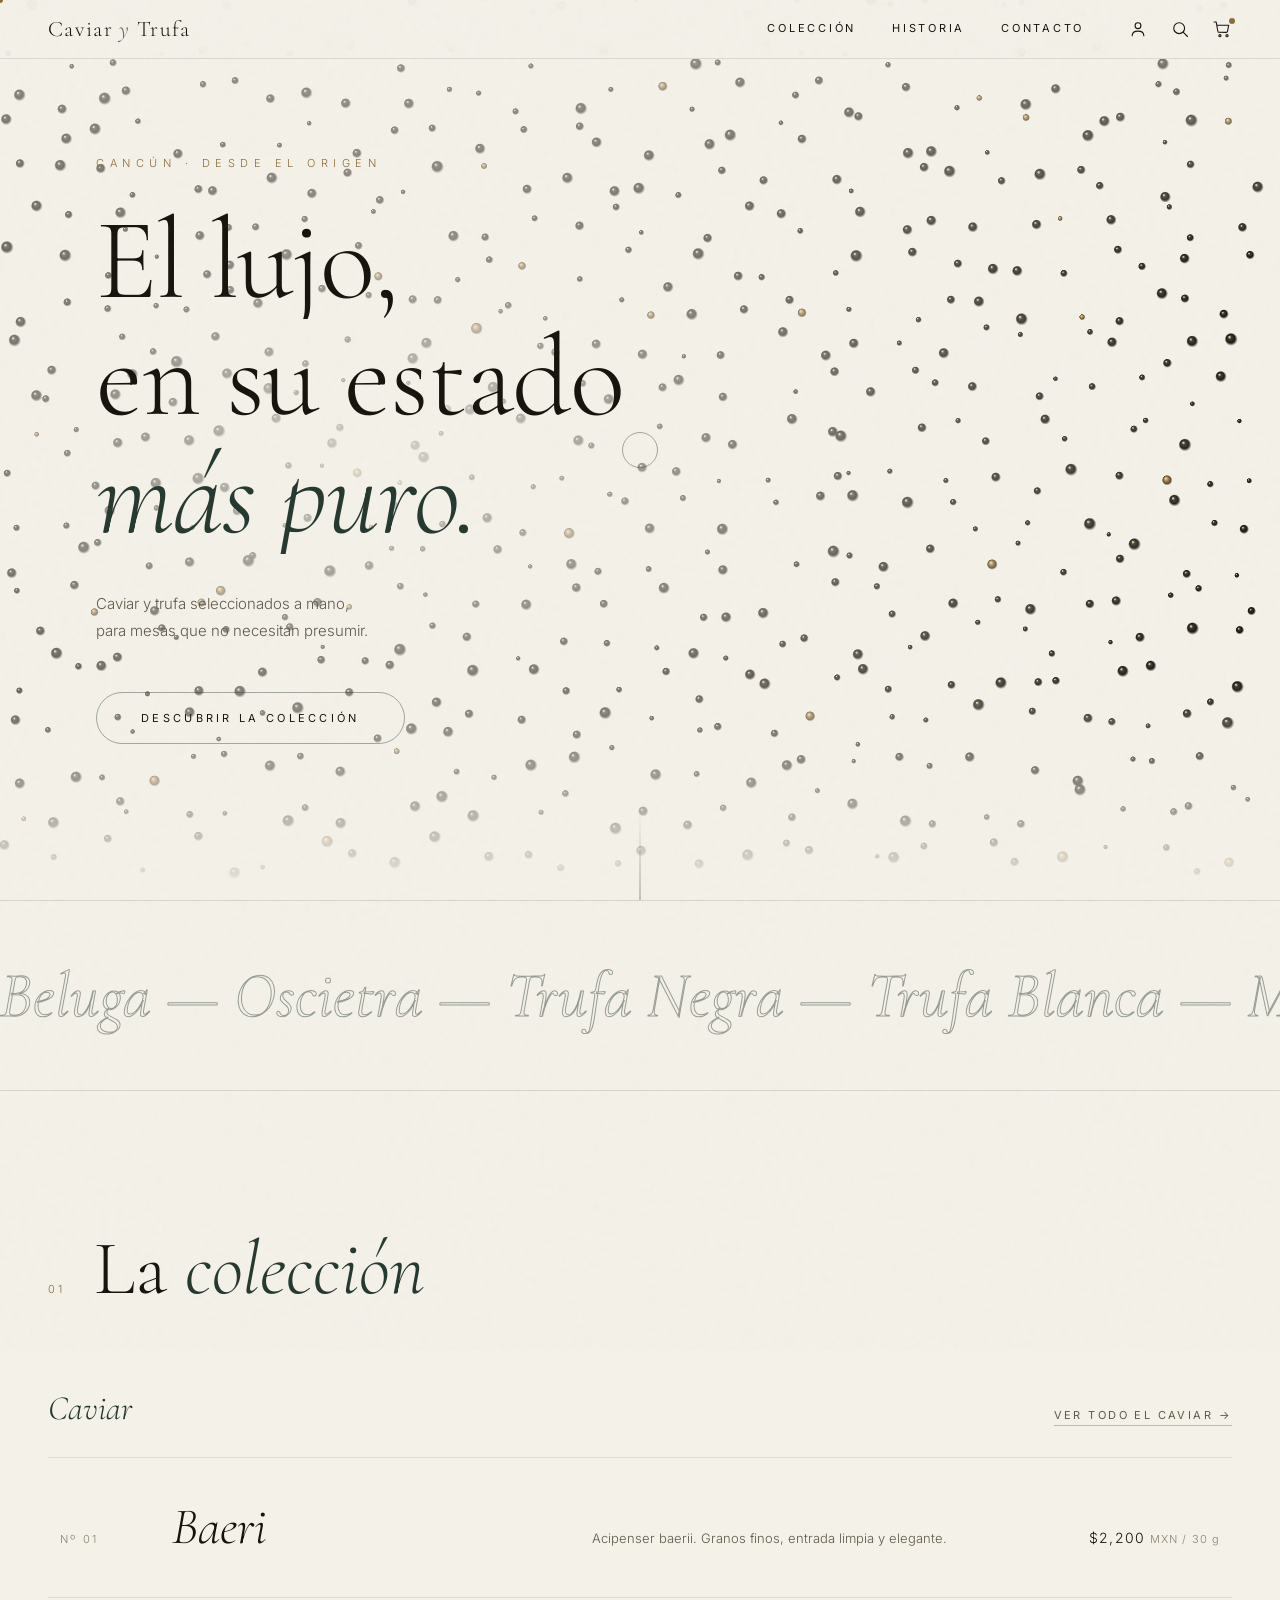
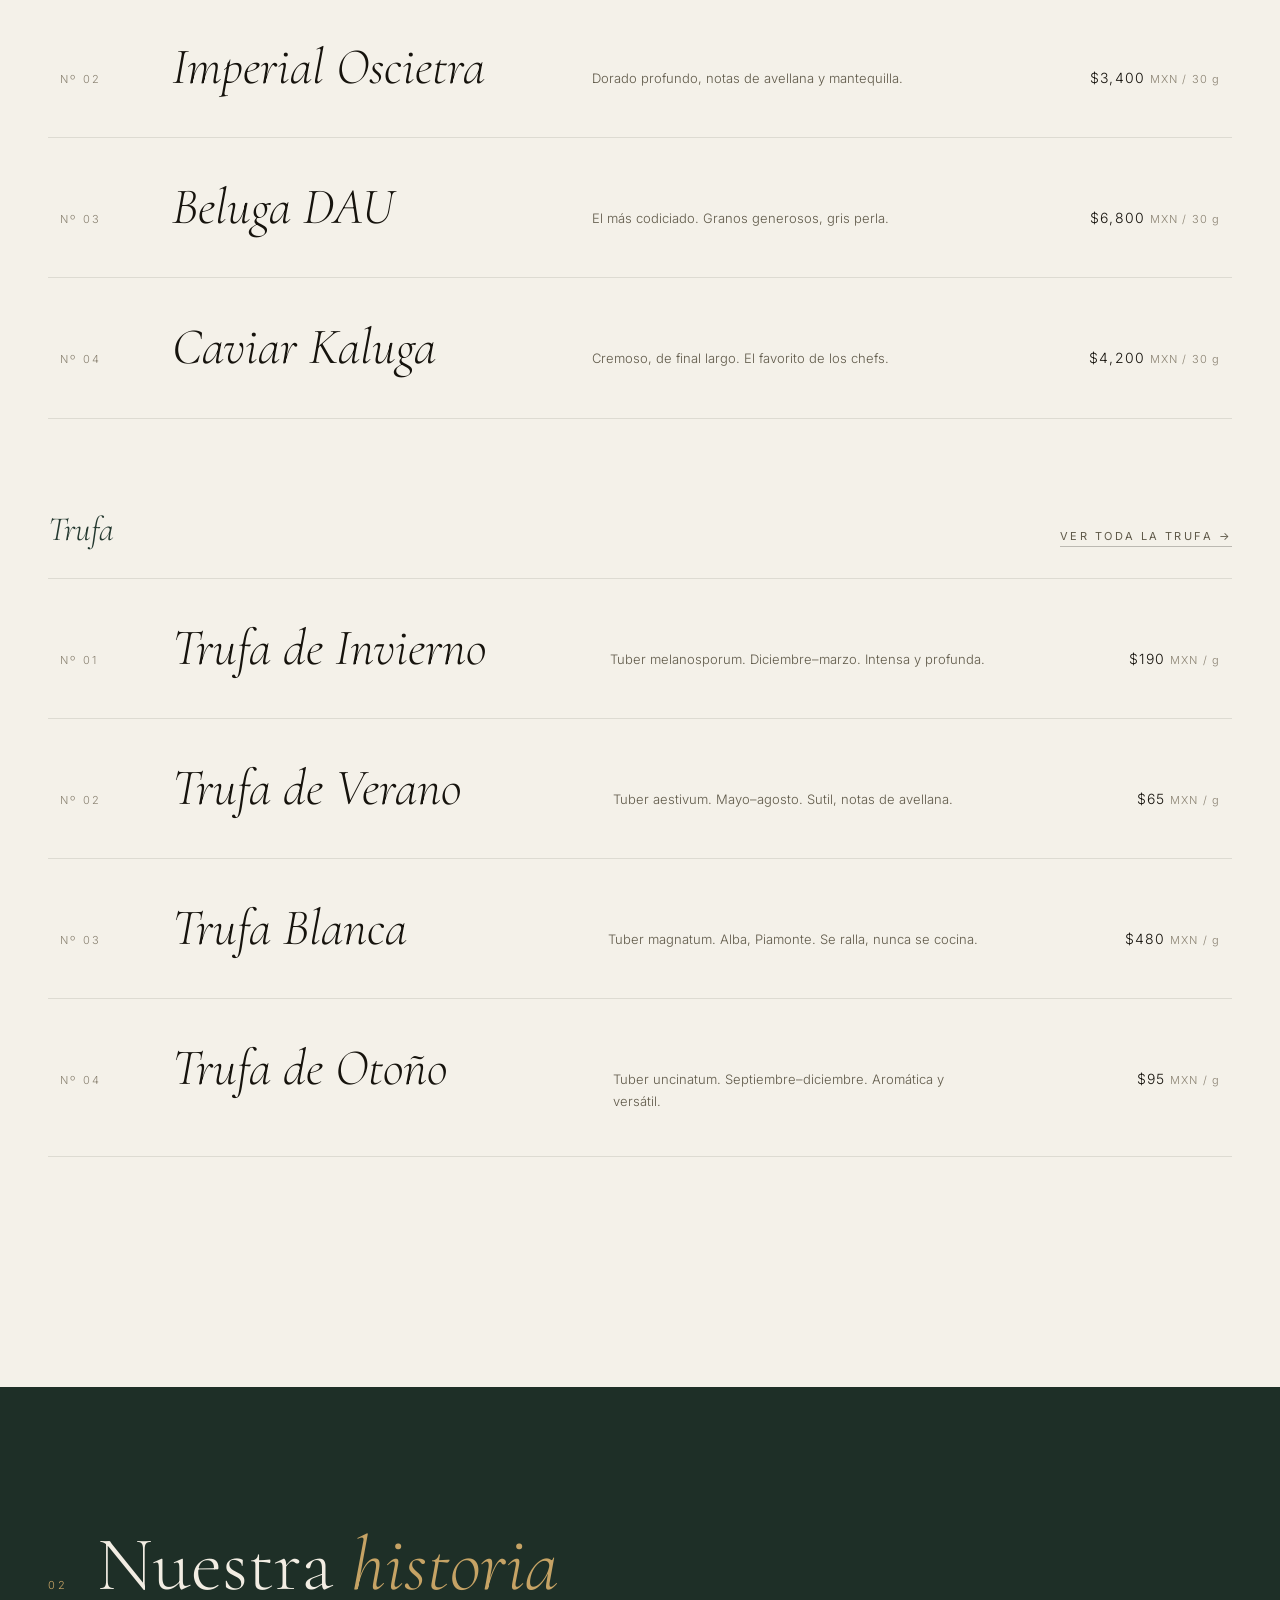
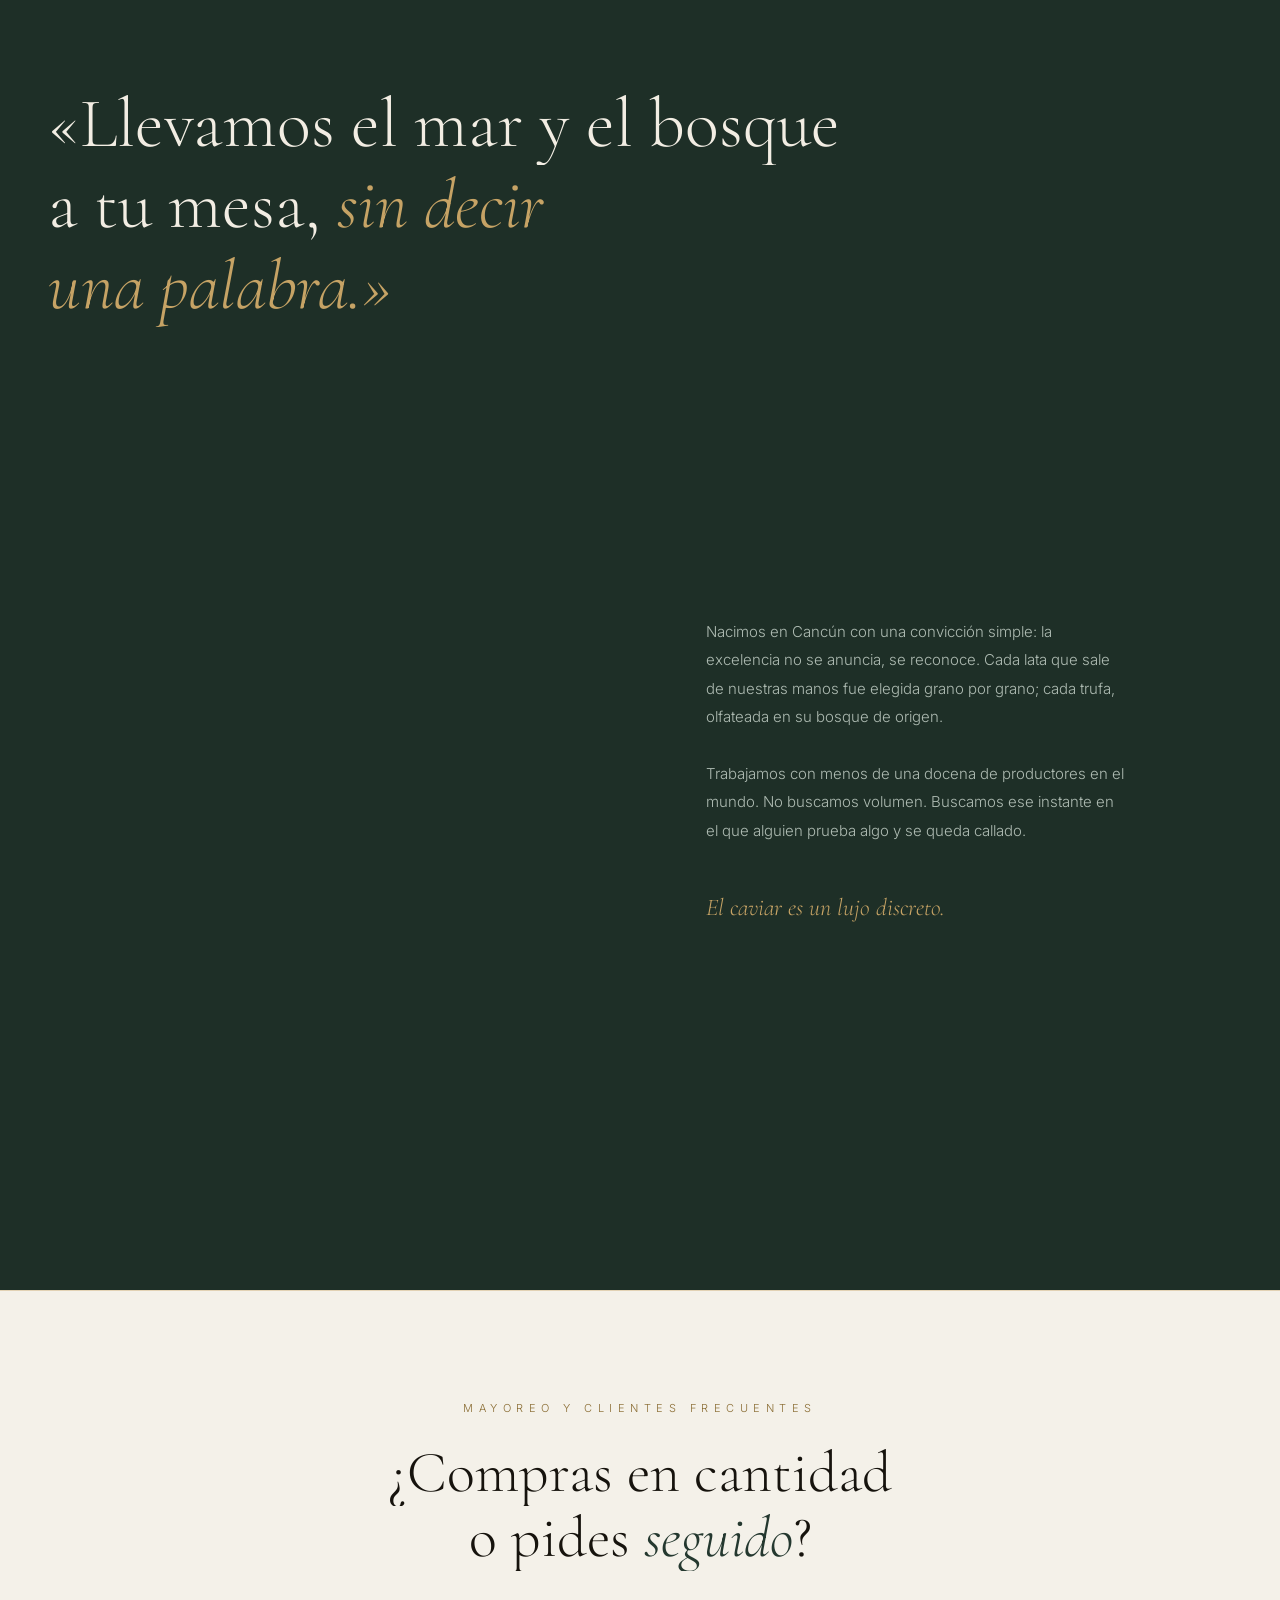
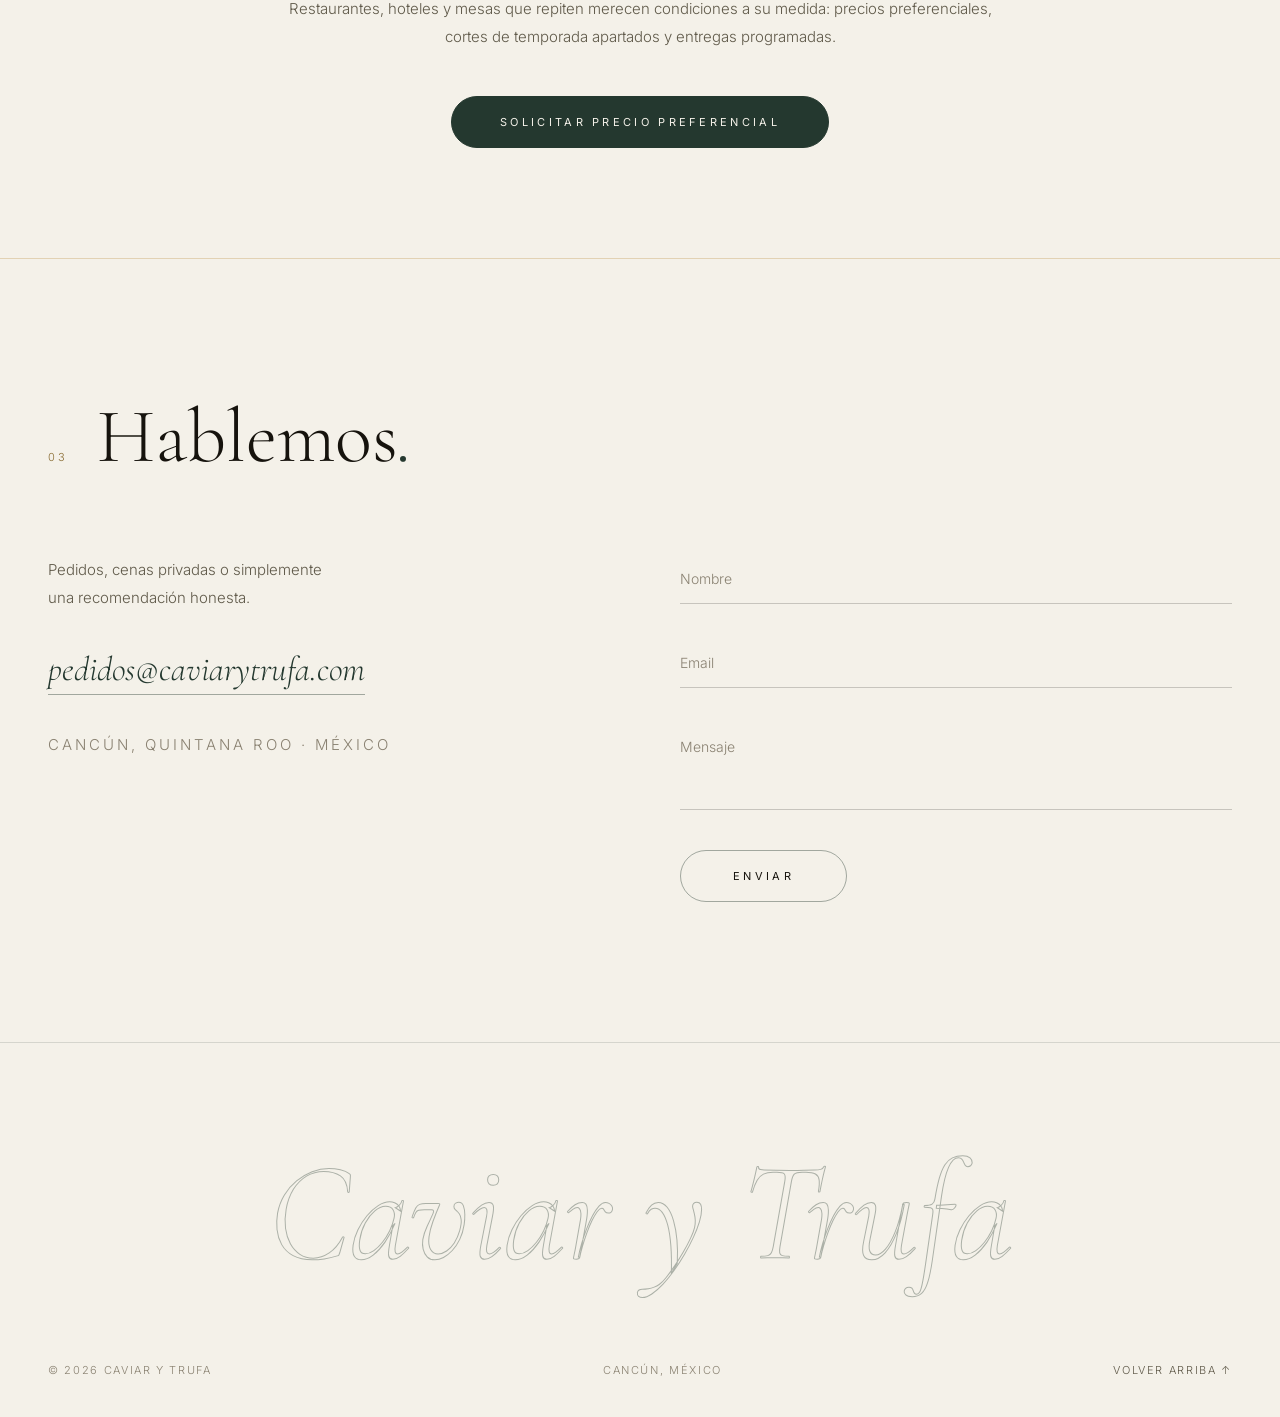
==== commit b4601a67: "Header fijo estilo tienda: marca + enlaces + íconos SVG (cuenta, búsqueda, carrito) Co-Authored-By: " ====
--- a/index.html
+++ b/index.html
@@ -32,11 +32,24 @@
   <!-- Nav -->
   <header class="nav">
     <a href="#" class="nav-brand" data-magnetic>Caviar <em>y</em> Trufa</a>
-    <nav class="nav-links">
-      <a href="#coleccion" data-magnetic>Colección</a>
-      <a href="#historia" data-magnetic>Historia</a>
-      <a href="#contacto" data-magnetic>Contacto</a>
-    </nav>
+    <div class="nav-right">
+      <nav class="nav-links">
+        <a href="#coleccion" data-magnetic>Colección</a>
+        <a href="#historia" data-magnetic>Historia</a>
+        <a href="#contacto" data-magnetic>Contacto</a>
+      </nav>
+      <div class="nav-actions">
+        <span class="nav-icon" role="button" tabindex="0" aria-label="Cuenta" data-cursor="hover">
+          <svg viewBox="0 0 24 24" fill="none" stroke="currentColor" stroke-width="1.3" stroke-linecap="round" stroke-linejoin="round"><circle cx="12" cy="8" r="3.5"/><path d="M5 20c0-3.6 3-5.5 7-5.5s7 1.9 7 5.5"/></svg>
+        </span>
+        <span class="nav-icon" role="button" tabindex="0" aria-label="Buscar" data-cursor="hover">
+          <svg viewBox="0 0 24 24" fill="none" stroke="currentColor" stroke-width="1.3" stroke-linecap="round" stroke-linejoin="round"><circle cx="11" cy="11" r="6.5"/><line x1="16" y1="16" x2="21" y2="21"/></svg>
+        </span>
+        <span class="nav-icon nav-cart" role="button" tabindex="0" aria-label="Carrito" data-cursor="hover">
+          <svg viewBox="0 0 24 24" fill="none" stroke="currentColor" stroke-width="1.3" stroke-linecap="round" stroke-linejoin="round"><circle cx="9.5" cy="20" r="1.3"/><circle cx="18" cy="20" r="1.3"/><path d="M2.5 3.5H5l2 11.2a1.5 1.5 0 0 0 1.5 1.3h8.6a1.5 1.5 0 0 0 1.5-1.2L20 7.5H6"/></svg>
+        </span>
+      </div>
+    </div>
   </header>
 
   <main>
--- a/styles.css
+++ b/styles.css
@@ -119,27 +119,41 @@
 .nav {
   position: fixed; top: 0; left: 0; right: 0; z-index: 50;
   display: flex; justify-content: space-between; align-items: center;
-  padding: 28px 48px;
-  mix-blend-mode: difference;
+  padding: 16px 48px;
+  background: rgba(244, 241, 233, 0.85);
+  backdrop-filter: blur(14px); -webkit-backdrop-filter: blur(14px);
+  border-bottom: 1px solid rgba(36, 56, 47, 0.12);
 }
 .nav-brand {
-  font-family: var(--serif); font-size: 20px; letter-spacing: 0.06em;
-  color: #fff; text-decoration: none; white-space: nowrap;
-}
-.nav-brand em { color: #fff; opacity: 0.6; }
+  font-family: var(--serif); font-size: 22px; letter-spacing: 0.06em;
+  color: var(--ivory); text-decoration: none; white-space: nowrap;
+}
+.nav-brand em { color: var(--verde); opacity: 0.75; }
+.nav-right { display: flex; align-items: center; gap: 44px; }
 .nav-links { display: flex; gap: 36px; }
 .nav-links a {
   font-size: 11px; font-weight: 400; letter-spacing: 0.25em;
-  text-transform: uppercase; color: #fff; text-decoration: none;
+  text-transform: uppercase; color: var(--ivory); text-decoration: none;
   position: relative; padding-bottom: 3px;
 }
 .nav-links a::after {
   content: ''; position: absolute; bottom: 0; left: 0;
-  width: 100%; height: 1px; background: #fff;
+  width: 100%; height: 1px; background: var(--verde);
   transform: scaleX(0); transform-origin: right;
   transition: transform 0.4s var(--ease);
 }
 .nav-links a:hover::after { transform: scaleX(1); transform-origin: left; }
+.nav-actions { display: flex; align-items: center; gap: 22px; }
+.nav-icon {
+  color: var(--ivory); display: inline-flex; position: relative;
+  cursor: pointer; transition: color 0.3s var(--ease);
+}
+.nav-icon svg { width: 20px; height: 20px; display: block; }
+.nav-icon:hover { color: var(--verde); }
+.nav-cart::after {
+  content: ''; position: absolute; top: -1px; right: -3px;
+  width: 6px; height: 6px; border-radius: 50%; background: var(--champagne);
+}
 
 /* ─── Hero ─── */
 .hero {
@@ -513,10 +527,13 @@
 
 /* ─── Responsive ─── */
 @media (max-width: 860px) {
-  .nav { padding: 20px 24px; }
-  .nav-brand { font-size: 17px; }
+  .nav { padding: 13px 22px; }
+  .nav-brand { font-size: 18px; }
+  .nav-right { gap: 22px; }
   .nav-links { gap: 16px; }
   .nav-links a { font-size: 9px; letter-spacing: 0.18em; }
+  .nav-actions { gap: 18px; }
+  .nav-icon svg { width: 18px; height: 18px; }
   .hero-cta { padding: 16px 32px; letter-spacing: 0.22em; }
   section { padding: 90px 24px; }
   .hero-content { padding: 0 24px; }
@@ -550,10 +567,12 @@
 @media (max-width: 540px) {
   .catalog { grid-template-columns: 1fr; }
   .nav {
-    flex-direction: column; align-items: center; gap: 10px;
-    padding: 14px 16px;
+    flex-direction: row; align-items: center;
+    padding: 13px 22px;
   }
-  .nav-links { gap: 22px; }
+  .nav-brand { font-size: 16px; }
+  .nav-links { display: none; }
+  .nav-actions { gap: 16px; }
 }
 
 /* ─── Movimiento reducido ─── */
